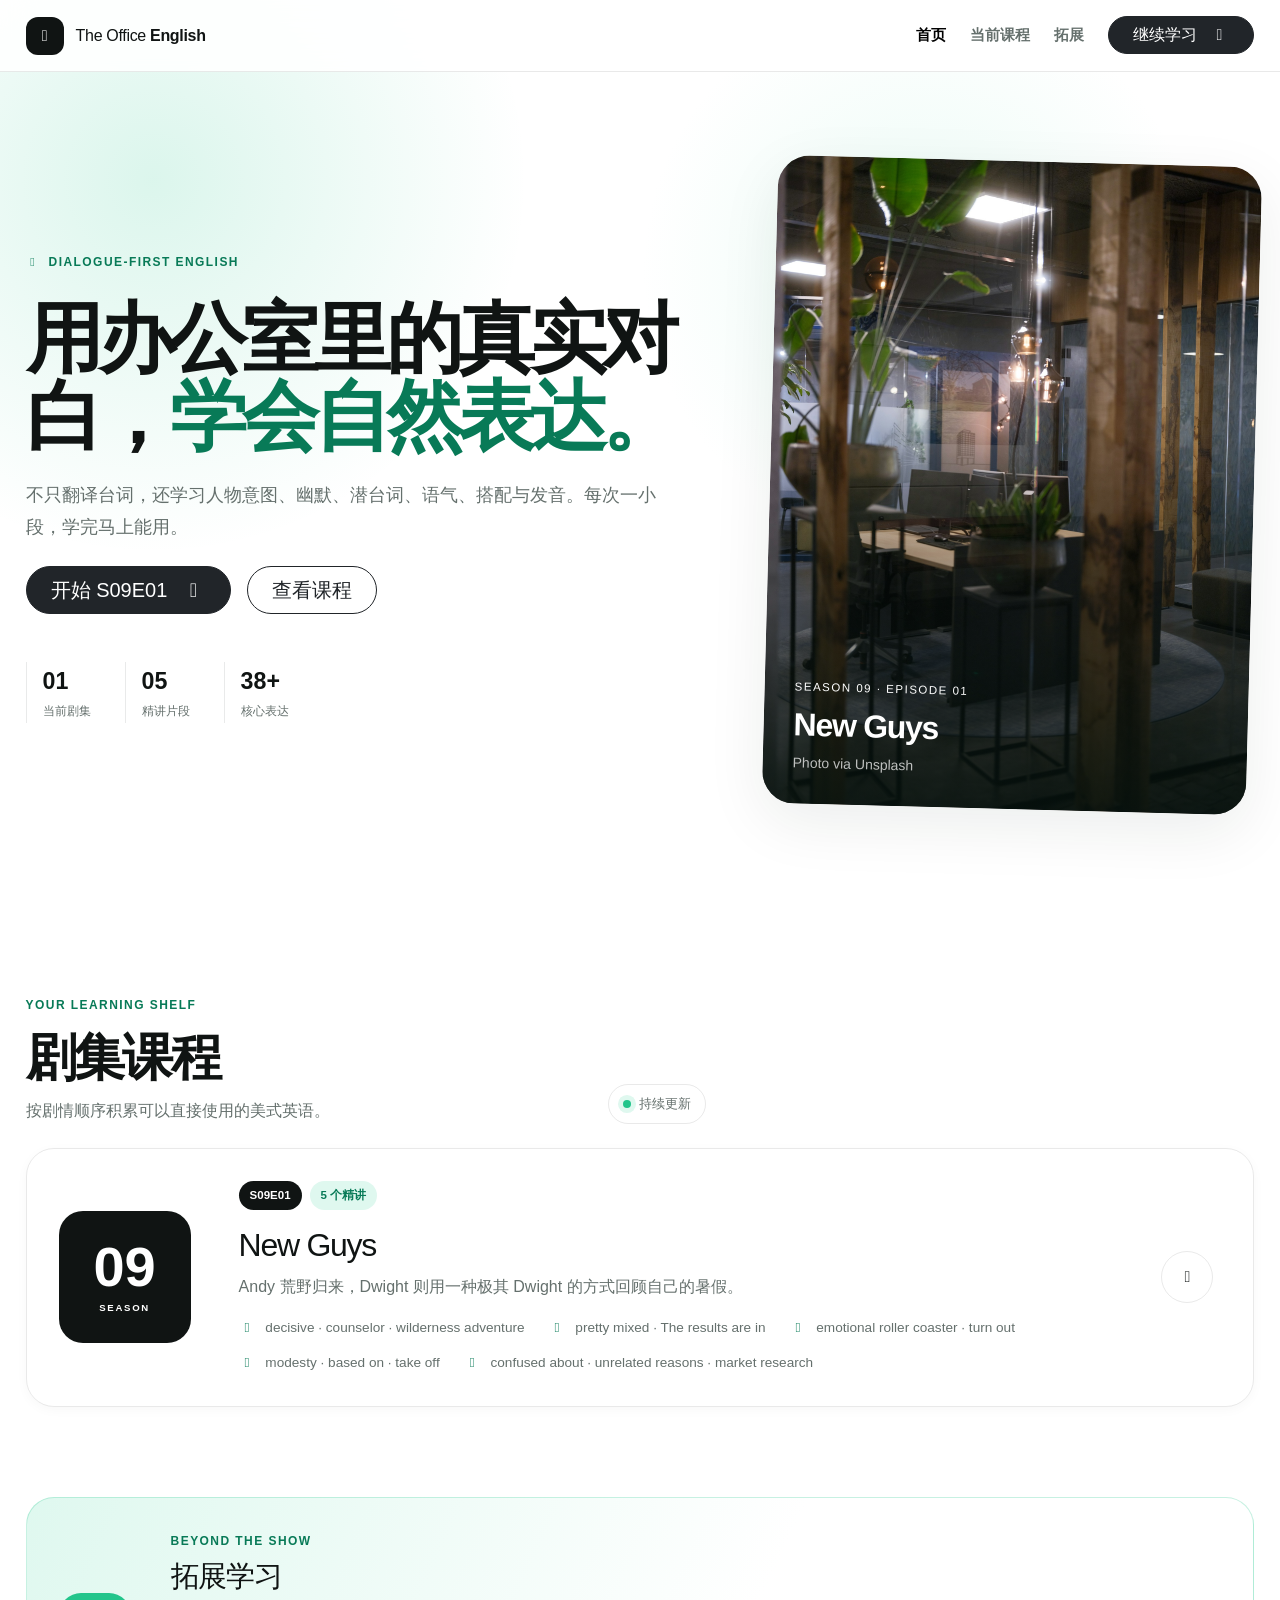
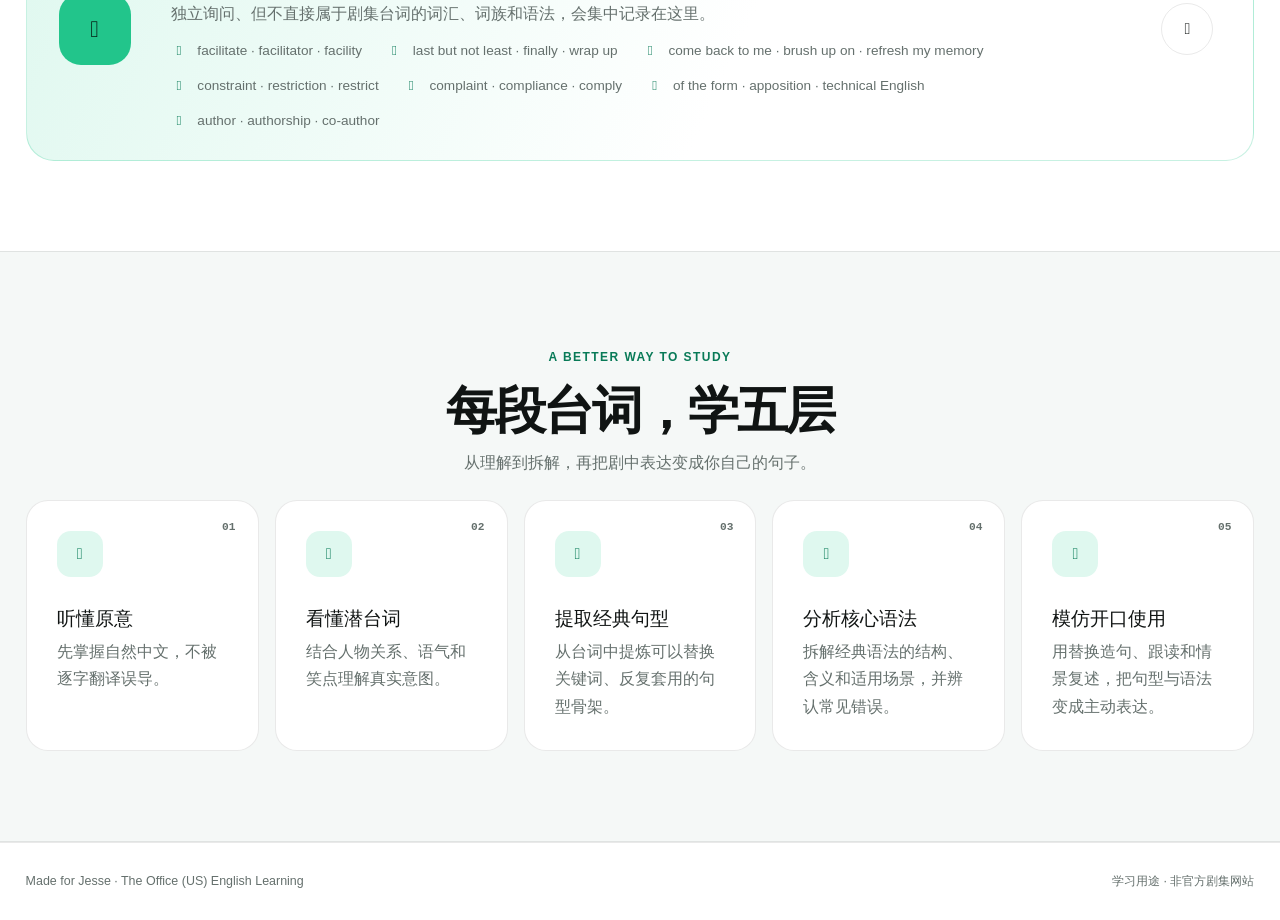
==== index.html @ ffa24272 "add author vocabulary note" ====
<!doctype html>
<html lang="zh-CN">
<head>
  <meta charset="utf-8">
  <meta name="viewport" content="width=device-width, initial-scale=1">
  <meta name="description" content="通过《The Office (US)》真实对白学习自然美式英语。">
  <title>The Office English · Jesse</title>
  <link rel="stylesheet" href="assets/vendor/bootstrap.min.css">
  <link rel="stylesheet" href="assets/vendor/fontawesome/all.min.css">
  <link rel="stylesheet" href="assets/css/styles.css">
</head>
<body>
  <nav class="navbar navbar-expand-lg fixed-top site-nav" aria-label="主导航">
    <div class="container">
      <a class="navbar-brand brand-mark" href="index.html" aria-label="The Office English 首页">
        <span class="brand-icon"><i class="fa-solid fa-building"></i></span>
        <span>The Office <strong>English</strong></span>
      </a>
      <button class="navbar-toggler border-0" type="button" data-bs-toggle="collapse" data-bs-target="#mainNav" aria-controls="mainNav" aria-expanded="false" aria-label="展开导航">
        <i class="fa-solid fa-bars"></i>
      </button>
      <div class="collapse navbar-collapse" id="mainNav">
        <div class="navbar-nav ms-auto align-items-lg-center gap-lg-2">
          <a class="nav-link active" href="index.html">首页</a>
          <a class="nav-link" href="episodes/s09e01.html">当前课程</a>
          <a class="nav-link" href="extensions/index.html">拓展</a>
          <a class="btn btn-dark rounded-pill px-4 ms-lg-2" href="episodes/s09e01.html#lesson-1">继续学习 <i class="fa-solid fa-arrow-right ms-2"></i></a>
        </div>
      </div>
    </div>
  </nav>

  <main>
    <section class="hero-section">
      <div class="container">
        <div class="row align-items-center g-5">
          <div class="col-lg-7">
            <span class="eyebrow"><i class="fa-solid fa-play me-2"></i>Dialogue-first English</span>
            <h1 class="display-title mt-4">用办公室里的真实对白，<span>学会自然表达。</span></h1>
            <p class="hero-copy mt-4">不只翻译台词，还学习人物意图、幽默、潜台词、语气、搭配与发音。每次一小段，学完马上能用。</p>
            <div class="d-flex flex-wrap gap-3 mt-4">
              <a class="btn btn-dark btn-lg rounded-pill px-4" href="episodes/s09e01.html">开始 S09E01 <i class="fa-solid fa-arrow-right ms-2"></i></a>
              <a class="btn btn-outline-dark btn-lg rounded-pill px-4" href="#episodes">查看课程</a>
            </div>
            <div class="hero-stats mt-5" aria-label="学习进度概览">
              <div><strong>01</strong><span>当前剧集</span></div>
              <div><strong>05</strong><span>精讲片段</span></div>
              <div><strong>38+</strong><span>核心表达</span></div>
            </div>
          </div>
          <div class="col-lg-5">
            <figure class="hero-visual mb-0">
              <img src="assets/images/office-hero.jpg" alt="明亮的现代办公室内景，有办公桌与绿植" width="1800" height="2400">
              <figcaption>
                <span class="visual-label">Season 09 · Episode 01</span>
                <strong>New Guys</strong>
                <small>Photo via Unsplash</small>
              </figcaption>
            </figure>
          </div>
        </div>
      </div>
    </section>

    <section class="section-space" id="episodes">
      <div class="container">
        <div class="section-heading d-flex flex-column flex-md-row justify-content-between align-items-md-end gap-3">
          <div>
            <span class="eyebrow">Your learning shelf</span>
            <h2>剧集课程</h2>
            <p>按剧情顺序积累可以直接使用的美式英语。</p>
          </div>
          <span class="status-pill"><span class="status-dot"></span>持续更新</span>
        </div>

        <article class="episode-card mt-4">
          <div class="episode-number">09<span>SEASON</span></div>
          <div class="episode-content">
            <div class="d-flex flex-wrap gap-2 mb-3">
              <span class="tag">S09E01</span><span class="tag tag-soft">5 个精讲</span>
            </div>
            <h3>New Guys</h3>
            <p>Andy 荒野归来，Dwight 则用一种极其 Dwight 的方式回顾自己的暑假。</p>
            <div class="lesson-preview">
              <span><i class="fa-regular fa-circle-check"></i> decisive · counselor · wilderness adventure</span>
              <span><i class="fa-regular fa-circle-check"></i> pretty mixed · The results are in</span>
              <span><i class="fa-regular fa-circle-check"></i> emotional roller coaster · turn out</span>
              <span><i class="fa-regular fa-circle-check"></i> modesty · based on · take off</span>
              <span><i class="fa-regular fa-circle-check"></i> confused about · unrelated reasons · market research</span>
            </div>
          </div>
          <a class="episode-action" href="episodes/s09e01.html" aria-label="打开 S09E01 课程"><i class="fa-solid fa-arrow-right"></i></a>
        </article>
      </div>
    </section>

    <section class="extension-entry-section" id="extensions">
      <div class="container">
        <article class="extension-entry-card">
          <div class="extension-entry-icon"><i class="fa-solid fa-compass"></i></div>
          <div>
            <span class="eyebrow">Beyond the show</span>
            <h2>拓展学习</h2>
            <p>独立询问、但不直接属于剧集台词的词汇、词族和语法，会集中记录在这里。</p>
            <div class="lesson-preview"><span><i class="fa-regular fa-circle-check"></i> facilitate · facilitator · facility</span><span><i class="fa-regular fa-circle-check"></i> last but not least · finally · wrap up</span><span><i class="fa-regular fa-circle-check"></i> come back to me · brush up on · refresh my memory</span><span><i class="fa-regular fa-circle-check"></i> constraint · restriction · restrict</span><span><i class="fa-regular fa-circle-check"></i> complaint · compliance · comply</span><span><i class="fa-regular fa-circle-check"></i> of the form · apposition · technical English</span><span><i class="fa-regular fa-circle-check"></i> author · authorship · co-author</span></div>
          </div>
          <a class="episode-action" href="extensions/index.html" aria-label="打开拓展学习"><i class="fa-solid fa-arrow-right"></i></a>
        </article>
      </div>
    </section>

    <section class="method-section">
      <div class="container">
        <div class="section-heading text-center mx-auto">
          <span class="eyebrow">A better way to study</span>
          <h2>每段台词，学五层</h2>
          <p>从理解到拆解，再把剧中表达变成你自己的句子。</p>
        </div>
        <div class="method-grid mt-4">
          <div class="method-card"><span>01</span><i class="fa-solid fa-comments"></i><h3>听懂原意</h3><p>先掌握自然中文，不被逐字翻译误导。</p></div>
          <div class="method-card"><span>02</span><i class="fa-solid fa-layer-group"></i><h3>看懂潜台词</h3><p>结合人物关系、语气和笑点理解真实意图。</p></div>
          <div class="method-card"><span>03</span><i class="fa-solid fa-puzzle-piece"></i><h3>提取经典句型</h3><p>从台词中提炼可以替换关键词、反复套用的句型骨架。</p></div>
          <div class="method-card"><span>04</span><i class="fa-solid fa-diagram-project"></i><h3>分析核心语法</h3><p>拆解经典语法的结构、含义和适用场景，并辨认常见错误。</p></div>
          <div class="method-card"><span>05</span><i class="fa-solid fa-microphone-lines"></i><h3>模仿开口使用</h3><p>用替换造句、跟读和情景复述，把句型与语法变成主动表达。</p></div>
        </div>
      </div>
    </section>
  </main>

  <footer class="site-footer">
    <div class="container d-flex flex-column flex-md-row justify-content-between gap-2">
      <span>Made for Jesse · The Office (US) English Learning</span>
      <span>学习用途 · 非官方剧集网站</span>
    </div>
  </footer>
  <script src="assets/vendor/bootstrap.bundle.min.js"></script>
  <script src="assets/js/app.js"></script>
</body>
</html>
---- assets/css/styles.css ----
:root {
  --ink: #101413;
  --muted: #65706d;
  --paper: #ffffff;
  --soft: #f5f8f7;
  --line: rgba(16, 20, 19, 0.09);
  --green: #22c58b;
  --green-deep: #087a57;
  --green-soft: #dff8ef;
  --blue-soft: #e7f0ff;
  --amber-soft: #fff1d6;
  --shadow: 0 18px 60px rgba(17, 35, 29, 0.08);
  --radius: 22px;
}

[data-theme="dark"] {
  --ink: #ecf5f2;
  --muted: #a5b1ad;
  --paper: #101513;
  --soft: #161d1a;
  --line: rgba(255, 255, 255, 0.09);
  --green-soft: #123a2c;
  --blue-soft: #17283f;
  --amber-soft: #3b2c13;
  --shadow: 0 18px 60px rgba(0, 0, 0, 0.35);
}

* { box-sizing: border-box; }
html { scroll-behavior: smooth; scroll-padding-top: 92px; }
body { margin: 0; color: var(--ink); background: var(--paper); font-family: Inter, -apple-system, BlinkMacSystemFont, "Segoe UI", "PingFang SC", "Microsoft YaHei", sans-serif; line-height: 1.7; }
a { color: inherit; text-decoration: none; }
.container { width: 100%; max-width: none; margin-inline: 0; padding-inline: clamp(20px, 2vw, 40px); }
.site-nav { min-height: 72px; background: color-mix(in srgb, var(--paper) 88%, transparent); backdrop-filter: blur(18px); border-bottom: 1px solid var(--line); }
.brand-mark { display: flex; align-items: center; gap: 12px; font-size: 1rem; letter-spacing: -.02em; color: var(--ink); }
.brand-icon { width: 38px; height: 38px; display: inline-grid; place-items: center; border-radius: 12px; background: var(--ink); color: var(--paper); }
.nav-link { color: var(--muted); font-size: .92rem; font-weight: 600; }
.nav-link:hover, .nav-link.active { color: var(--ink); }
.theme-toggle { width: 42px; height: 42px; border-radius: 50%; border: 1px solid var(--line); color: var(--ink); background: var(--paper); }

.hero-section { min-height: 100svh; display: flex; align-items: center; padding: 118px 0 48px; overflow: hidden; background: radial-gradient(circle at 12% 20%, rgba(34, 197, 139, .16), transparent 28%), radial-gradient(circle at 72% 30%, rgba(194, 244, 226, .34), transparent 25%); }
.eyebrow { display: inline-flex; align-items: center; color: var(--green-deep); font-size: .75rem; font-weight: 700; letter-spacing: .12em; text-transform: uppercase; }
.display-title { max-width: 760px; font-size: clamp(3rem, 6vw, 5.4rem); font-weight: 650; line-height: 1.02; letter-spacing: -.065em; }
.display-title span { color: var(--green-deep); }
.hero-copy { max-width: 650px; color: var(--muted); font-size: 1.15rem; }
.hero-visual { position: relative; height: min(72vh, 760px); min-height: 550px; overflow: hidden; border-radius: 32px; box-shadow: var(--shadow); transform: rotate(1.5deg); }
.hero-visual::after { content: ""; position: absolute; inset: 0; background: linear-gradient(180deg, transparent 45%, rgba(6, 18, 14, .8)); }
.hero-visual img { width: 100%; height: 100%; position: absolute; object-fit: cover; }
.hero-visual figcaption { position: absolute; left: 30px; right: 30px; bottom: 28px; z-index: 1; color: white; display: grid; }
.hero-visual figcaption strong { font-size: 2rem; letter-spacing: -.04em; }
.hero-visual figcaption small { opacity: .72; }
.visual-label { font-size: .72rem; letter-spacing: .13em; text-transform: uppercase; }
.hero-stats { display: flex; gap: 34px; }
.hero-stats div { display: grid; border-left: 1px solid var(--line); padding-left: 16px; }
.hero-stats strong { font-size: 1.45rem; }
.hero-stats span { color: var(--muted); font-size: .78rem; }

.section-space { padding: 90px 0; }
.section-heading { max-width: 680px; }
.section-heading h2 { margin: 10px 0 8px; font-size: clamp(2.25rem, 4vw, 3.5rem); font-weight: 650; letter-spacing: -.05em; }
.section-heading p { color: var(--muted); margin: 0; }
.status-pill { border: 1px solid var(--line); border-radius: 999px; padding: 8px 14px; color: var(--muted); font-size: .8rem; white-space: nowrap; }
.status-dot { display: inline-block; width: 8px; height: 8px; margin-right: 8px; border-radius: 50%; background: var(--green); box-shadow: 0 0 0 5px var(--green-soft); }
.episode-card { display: grid; grid-template-columns: 150px 1fr 60px; gap: 30px; align-items: center; padding: 32px; border: 1px solid var(--line); border-radius: 28px; box-shadow: 0 3px 12px rgba(20, 40, 33, .03); transition: transform .25s, box-shadow .25s, border-color .25s; }
.episode-card:hover { transform: translateY(-4px); box-shadow: var(--shadow); border-color: rgba(34, 197, 139, .35); }
.episode-number { width: 132px; height: 132px; display: grid; place-content: center; text-align: center; border-radius: 24px; background: var(--ink); color: var(--paper); font-size: 3.5rem; font-weight: 650; line-height: .85; }
.episode-number span { display: block; margin-top: 13px; font-size: .6rem; letter-spacing: .18em; }
.episode-content h3 { font-size: 2rem; letter-spacing: -.04em; }
.episode-content > p { color: var(--muted); }
.tag, .register { display: inline-flex; border-radius: 999px; padding: 5px 11px; background: var(--ink); color: var(--paper); font-size: .72rem; font-weight: 700; }
.tag-soft { background: var(--green-soft); color: var(--green-deep); }
.lesson-preview { display: flex; flex-wrap: wrap; gap: 12px 24px; color: var(--muted); font-size: .85rem; }
.lesson-preview i { color: var(--green-deep); margin-right: 6px; }
.episode-action { width: 52px; height: 52px; display: grid; place-items: center; border: 1px solid var(--line); border-radius: 50%; }
.episode-card:hover .episode-action { background: var(--green); color: #061510; border-color: var(--green); }
.extension-entry-section { padding: 0 0 90px; }
.extension-entry-card { display: grid; grid-template-columns: 88px minmax(0, 1fr) 60px; gap: 24px; align-items: center; padding: 28px 32px; border: 1px solid rgba(34, 197, 139, .25); border-radius: 28px; background: linear-gradient(115deg, var(--green-soft), var(--paper) 58%); }
.extension-entry-icon { width: 72px; height: 72px; display: grid; place-items: center; border-radius: 22px; background: var(--green); color: #062116; font-size: 1.45rem; }
.extension-entry-card h2 { margin: 6px 0; font-size: 1.8rem; letter-spacing: -.04em; }
.extension-entry-card p { margin-bottom: 12px; color: var(--muted); }
.extension-entry-card:hover .episode-action { background: var(--green); color: #061510; border-color: var(--green); }
.method-section { padding: 90px 0; background: var(--soft); border-block: 1px solid var(--line); }
.method-grid { display: grid; grid-template-columns: repeat(5, minmax(0, 1fr)); gap: 16px; }
.method-card { height: 100%; position: relative; padding: 30px; background: var(--paper); border: 1px solid var(--line); border-radius: var(--radius); }
.method-card > span { position: absolute; top: 20px; right: 22px; color: var(--muted); font: 600 .7rem ui-monospace, monospace; }
.method-card > i { width: 46px; height: 46px; display: grid; place-items: center; margin-bottom: 30px; border-radius: 14px; background: var(--green-soft); color: var(--green-deep); }
.method-card h3 { font-size: 1.2rem; }
.method-card p { color: var(--muted); margin: 0; }

.episode-hero { padding: 132px 0 58px; background: radial-gradient(circle at 70% 0, rgba(34, 197, 139, .2), transparent 35%), var(--soft); border-bottom: 1px solid var(--line); }
.breadcrumb { font-size: .8rem; }
.breadcrumb a { color: var(--green-deep); }
.episode-hero h1 { font-size: clamp(3.2rem, 7vw, 5.8rem); font-weight: 650; line-height: 1; letter-spacing: -.07em; }
.episode-hero p { max-width: 720px; color: var(--muted); font-size: 1.05rem; }
.episode-meta { display: grid; grid-template-columns: repeat(3, 1fr); border: 1px solid var(--line); border-radius: 20px; background: var(--paper); }
.episode-meta div { padding: 18px 8px; text-align: center; }
.episode-meta div + div { border-left: 1px solid var(--line); }
.episode-meta strong, .episode-meta span { display: block; }
.episode-meta span { color: var(--muted); font-size: .7rem; }

.lesson-layout { display: grid; grid-template-columns: 220px minmax(0, 1fr); justify-content: start; gap: 32px; padding-top: 64px; padding-bottom: 100px; }
.lesson-content { width: 100%; min-width: 0; }
.lesson-sidebar { position: relative; }
.sidebar-inner { position: sticky; top: 100px; }
.sidebar-label { color: var(--muted); font: 600 .7rem ui-monospace, monospace; letter-spacing: .12em; text-transform: uppercase; }
.toc-link { display: flex; gap: 13px; margin-bottom: 8px; padding: 13px; border-radius: 14px; color: var(--muted); }
.toc-link > span { font: 600 .7rem ui-monospace, monospace; padding-top: 3px; }
.toc-link div { display: grid; color: inherit; font-size: .9rem; font-weight: 600; }
.toc-link small { margin-top: 2px; color: var(--muted); font-size: .68rem; font-weight: 400; }
.toc-link:hover, .toc-link.active { background: var(--green-soft); color: var(--green-deep); }
.sidebar-tip { margin-top: 26px; padding: 18px; border: 1px solid var(--line); border-radius: 16px; color: var(--muted); font-size: .82rem; }
.sidebar-tip i { color: #d89b2b; }
.sidebar-tip p { margin: 8px 0 0; }
.lesson-block { padding-bottom: 84px; }
.lesson-block + .lesson-block { padding-top: 76px; border-top: 1px solid var(--line); }
.lesson-kicker { display: flex; justify-content: space-between; align-items: center; color: var(--green-deep); font: 700 .72rem ui-monospace, monospace; letter-spacing: .12em; }
.lesson-block > h2 { margin: 14px 0 26px; font-size: clamp(2rem, 4vw, 3.25rem); font-weight: 650; letter-spacing: -.055em; }
.complete-btn { padding: 7px 12px; border: 1px solid var(--line); border-radius: 999px; background: var(--paper); color: var(--muted); font: 600 .75rem Inter, sans-serif; letter-spacing: 0; }
.complete-btn.completed { color: var(--green-deep); background: var(--green-soft); }
.dialogue-stack { display: grid; gap: 12px; }
.dialogue-card { display: grid; grid-template-columns: 48px 1fr; gap: 17px; padding: 26px; border: 1px solid var(--line); border-radius: var(--radius); background: var(--soft); }
.dialogue-card.compact { padding: 20px 26px; }
.speaker-avatar { width: 48px; height: 48px; display: grid; place-items: center; border-radius: 15px; font-weight: 700; }
.erin { background: #fde7ed; color: #a52d53; } .dwight { background: #e5edcf; color: #4d6818; } .doctor { background: #e5eefc; color: #2e5b9e; } .angela { background: #eee4fa; color: #74419d; } .kevin { background: #ffead9; color: #98531e; } .oscar { background: #dff3f4; color: #216b70; } .pam { background: #fbe5ef; color: #9b3864; } .jim { background: #e4edf8; color: #315f91; } .kelly { background: #f7e1f2; color: #9b2f79; } .ryan { background: #e8e7f8; color: #524f9a; }
.speaker { margin: 0 0 6px; color: var(--muted); font-size: .76rem; font-weight: 700; letter-spacing: .06em; text-transform: uppercase; }
blockquote { margin: 0; color: var(--ink); font-family: Georgia, "Times New Roman", serif; font-size: clamp(1.12rem, 2vw, 1.32rem); line-height: 1.62; }
mark { padding: .05em .15em; color: inherit; background: linear-gradient(transparent 54%, rgba(34, 197, 139, .28) 54%); }
.speak-btn { margin-top: 14px; padding: 0; border: 0; background: none; color: var(--green-deep); font-size: .78rem; font-weight: 700; }
.note-section { margin-top: 42px; }
.note-section > h3, .practice-card h3 { margin-bottom: 18px; font-size: 1.2rem; font-weight: 650; }
.note-section > h3 i { margin-right: 9px; color: var(--green-deep); }
.note-section > p { color: var(--muted); }
.vocab-grid { display: grid; grid-template-columns: repeat(2, minmax(0, 1fr)); gap: 15px; }
.vocab-card { padding: 22px; border: 1px solid var(--line); border-radius: 18px; }
.vocab-card.accent-card { background: var(--green-soft); }
.vocab-head { display: flex; justify-content: space-between; gap: 10px; }
.vocab-head h4 { font-size: 1.15rem; }
.vocab-head span { color: var(--muted); font: .75rem ui-monospace, monospace; }
.vocab-card p { color: var(--muted); font-size: .9rem; }
.vocab-card p strong { color: var(--ink); }
.example { margin-top: 15px; padding: 12px; border-radius: 11px; background: var(--soft); font-family: Georgia, serif; }
.example small { display: block; color: var(--muted); font-family: Inter, sans-serif; }
.word-family { margin-top: 12px; color: var(--green-deep); font: .72rem ui-monospace, monospace; }
.compact-list { margin: 0; padding-left: 18px; color: var(--muted); font-size: .82rem; }
.usage-note { color: var(--green-deep); font-size: .8rem; }
.compare-grid { display: grid; grid-template-columns: 1fr 1fr; gap: 15px; }
.compare-card { padding: 22px; border: 1px solid var(--line); border-radius: 18px; }
.compare-card p, .compare-card li { color: var(--muted); font-size: .88rem; }
.compare-label { display: inline-flex; margin-bottom: 8px; padding: 4px 10px; border-radius: 999px; font-size: .68rem; font-weight: 700; }
.compare-label.green { background: var(--green-soft); color: var(--green-deep); }
.compare-label.blue { background: var(--blue-soft); color: #3262a2; }
.callout, .humor-note { display: flex; gap: 15px; margin-top: 16px; padding: 18px; border-radius: 16px; background: var(--soft); }
.callout i, .humor-note i { color: var(--green-deep); padding-top: 5px; }
.callout p, .humor-note p { margin: 2px 0 0; color: var(--muted); }
.humor-note { background: var(--amber-soft); }
.humor-note i { color: #b87913; }
.practice-card { display: grid; gap: 14px; margin-top: 42px; padding: 26px; border-radius: var(--radius); background: var(--ink); color: var(--paper); }
.practice-card .eyebrow { color: var(--green); }
.practice-card ol { padding-left: 20px; }
.practice-card details { border-top: 1px solid color-mix(in srgb, var(--paper) 18%, transparent); padding-top: 14px; }
.practice-card summary { cursor: pointer; color: var(--green); font-weight: 700; }
.practice-card details p { margin: 10px 0 0; }
.phrase-list { display: grid; gap: 10px; }
.phrase-list article { display: grid; grid-template-columns: 38px 1fr auto; gap: 12px; padding: 20px; border: 1px solid var(--line); border-radius: 16px; }
.phrase-index { color: var(--green-deep); font: 700 .7rem ui-monospace, monospace; }
.phrase-list h4 { margin: 0 0 4px; font-size: 1rem; }
.phrase-list p, .phrase-list small { color: var(--muted); }
.register { align-self: start; background: var(--green-soft); color: var(--green-deep); }
.register.character { background: var(--blue-soft); color: #3262a2; }
.register.tone { background: var(--amber-soft); color: #96610a; }
.pronunciation { padding: 24px; border: 1px solid var(--line); border-radius: 18px; background: var(--soft); }
.pronunciation ul { margin-bottom: 0; color: var(--muted); }
.pattern-card { padding: 24px; border: 1px solid rgba(34, 197, 139, .28); border-radius: 20px; background: linear-gradient(135deg, var(--green-soft), var(--paper)); }
.pattern-label, .grammar-tag { display: inline-flex; padding: 4px 10px; border-radius: 999px; background: var(--green); color: #062116; font-size: .68rem; font-weight: 700; letter-spacing: .08em; }
.pattern-formula { margin: 16px 0 8px; color: var(--ink); font: 600 clamp(1.05rem, 2vw, 1.35rem)/1.5 ui-monospace, SFMono-Regular, Menlo, monospace; }
.pattern-source { margin-bottom: 18px; color: var(--muted); font-family: Georgia, "Times New Roman", serif; font-size: 1.05rem; }
.pattern-breakdown { display: flex; flex-wrap: wrap; gap: 8px; }
.pattern-breakdown span { padding: 7px 11px; border: 1px solid var(--line); border-radius: 10px; background: var(--paper); color: var(--muted); font-size: .8rem; }
.imitation-grid, .grammar-grid { display: grid; grid-template-columns: repeat(2, minmax(0, 1fr)); gap: 14px; margin-top: 14px; }
.imitation-grid > div, .grammar-grid article { padding: 20px; border: 1px solid var(--line); border-radius: 16px; }
.imitation-grid span { color: var(--green-deep); font-size: .7rem; font-weight: 700; letter-spacing: .08em; }
.imitation-grid p { margin: 7px 0 2px; font-family: Georgia, "Times New Roman", serif; }
.imitation-grid small, .grammar-grid p { color: var(--muted); }
.grammar-tag { background: var(--blue-soft); color: #3262a2; }
.grammar-grid h4 { margin: 12px 0 6px; font-size: 1rem; }
.grammar-grid p { margin-bottom: 0; font-size: .88rem; }
.grammar-grid .do-dont, .grammar-grid .use-it { margin-top: 13px; padding: 11px; border-radius: 10px; background: var(--soft); color: var(--ink); }
.retell { font-family: Georgia, serif; font-size: 1.12rem; }
.practice-actions { display: flex; flex-wrap: wrap; gap: 10px; }
.practice-card .btn-outline-dark { border-color: rgba(255,255,255,.35); color: var(--paper); }
.practice-card .btn-dark { background: var(--paper); color: var(--ink); border-color: var(--paper); }
.site-footer { padding: 28px 0; border-top: 1px solid var(--line); color: var(--muted); font-size: .78rem; }
.site-footer a { color: var(--green-deep); }
.error-page { min-height: 100vh; display: grid; place-items: center; padding: 24px; text-align: center; background: radial-gradient(circle, var(--green-soft), var(--paper) 55%); }
.error-page h1 { font-size: clamp(2.5rem, 7vw, 5rem); letter-spacing: -.06em; }
.error-page p { color: var(--muted); }
.toast { color: var(--ink); background: var(--paper); border: 1px solid var(--line); }
.extension-hero { padding: 140px 0 64px; border-bottom: 1px solid var(--line); background: radial-gradient(circle at 12% 25%, rgba(34, 197, 139, .23), transparent 28%), var(--soft); }
.extension-hero h1 { margin: 10px 0; font-size: clamp(3rem, 7vw, 6rem); font-weight: 650; letter-spacing: -.07em; }
.extension-hero > .container > p { max-width: 820px; color: var(--muted); font-size: 1.08rem; }
.extension-stats { display: flex; gap: 12px; margin-top: 24px; }
.extension-stats span { padding: 8px 13px; border: 1px solid var(--line); border-radius: 999px; background: var(--paper); color: var(--muted); font-size: .78rem; }
.extension-stats strong { color: var(--green-deep); }
.extension-layout { display: grid; grid-template-columns: 220px minmax(0, 1fr); gap: 32px; padding-top: 64px; padding-bottom: 100px; }
.extension-sidebar { position: relative; }
.extension-content { min-width: 0; }
.extension-topic > h2 { margin: 14px 0 8px; font-size: clamp(2.2rem, 4vw, 3.7rem); font-weight: 650; letter-spacing: -.055em; }
.topic-lead { max-width: 900px; color: var(--muted); font-size: 1.05rem; }
.family-map { display: grid; grid-template-columns: repeat(7, auto); align-items: center; gap: 12px; margin: 30px 0; padding: 22px; border: 1px solid var(--line); border-radius: 22px; background: var(--soft); overflow-x: auto; }
.family-map > div { min-width: 150px; display: grid; padding: 15px; border-radius: 15px; background: var(--paper); }
.family-map > div span { color: var(--green-deep); font-size: .68rem; font-weight: 700; }
.family-map > div strong { margin: 3px 0; }
.family-map > div small { color: var(--muted); }
.family-map > i { color: var(--green-deep); }
.extension-word-grid { display: grid; grid-template-columns: repeat(2, minmax(0, 1fr)); gap: 16px; }
.extension-word-card { padding: 24px; border: 1px solid var(--line); border-radius: 20px; }
.extension-word-head { display: flex; justify-content: space-between; gap: 16px; }
.extension-word-head span { color: var(--green-deep); font-size: .68rem; font-weight: 700; letter-spacing: .08em; }
.extension-word-head h3 { margin: 3px 0 12px; font-size: 1.45rem; }
.extension-word-head code { color: var(--muted); font-size: .78rem; }
.definition { color: var(--ink); font-weight: 700; }
.extension-word-card > p:not(.definition), .formal-note { color: var(--muted); font-size: .9rem; }
.collocation-list { display: flex; flex-wrap: wrap; gap: 7px; margin: 15px 0; padding: 0; list-style: none; }
.collocation-list li { padding: 5px 9px; border-radius: 8px; background: var(--soft); color: var(--muted); font: .75rem ui-monospace, monospace; }
.role-compare { display: grid; grid-template-columns: repeat(2, 1fr); gap: 8px; margin-top: 15px; }
.role-compare span, .compare-mini { padding: 10px; border-radius: 10px; background: var(--soft); color: var(--muted); font-size: .78rem; }
.compare-mini { margin-top: 14px; }
.compare-mini p { margin: 3px 0; }
.sentence-chain { display: grid; gap: 8px; }
.sentence-chain p { display: grid; grid-template-columns: 110px minmax(0, 1fr); gap: 12px; margin: 0; padding: 13px; border: 1px solid var(--line); border-radius: 12px; font-family: Georgia, "Times New Roman", serif; }
.sentence-chain span { color: var(--green-deep); font: 700 .7rem Inter, sans-serif; }
.extension-topic-divider { margin-top: 90px; padding-top: 76px; border-top: 1px solid var(--line); }
.communication-hero-card { margin-top: 28px; padding: 28px; border: 1px solid rgba(34, 197, 139, .28); border-radius: 22px; background: linear-gradient(125deg, var(--green-soft), var(--paper)); }
.communication-phrase { margin: 14px 0 2px; color: var(--ink); font-family: Georgia, "Times New Roman", serif; font-size: clamp(1.8rem, 4vw, 3.4rem); font-weight: 700; letter-spacing: -.04em; }
.communication-use-grid, .communication-category-grid { display: grid; grid-template-columns: repeat(3, minmax(0, 1fr)); gap: 14px; }
.communication-use-grid article, .communication-category-grid article { padding: 20px; border: 1px solid var(--line); border-radius: 16px; }
.communication-use-grid i { width: 40px; height: 40px; display: grid; place-items: center; margin-bottom: 18px; border-radius: 12px; background: var(--green-soft); color: var(--green-deep); }
.communication-use-grid h4, .communication-category-grid h4 { font-size: 1rem; }
.communication-use-grid p, .communication-use-grid small, .communication-category-grid p, .communication-category-grid small { color: var(--muted); }
.communication-category-grid { grid-template-columns: repeat(4, minmax(0, 1fr)); }
.communication-category-grid span { color: var(--green-deep); font-size: .68rem; font-weight: 700; letter-spacing: .08em; }
.communication-category-grid h4 { margin: 8px 0 5px; }
.communication-category-grid p { margin-bottom: 8px; font-size: .85rem; }
.communication-table-wrap { overflow-x: auto; border: 1px solid var(--line); border-radius: 18px; }
.communication-table { width: 100%; min-width: 820px; border-collapse: collapse; }
.communication-table th, .communication-table td { padding: 15px 18px; border-bottom: 1px solid var(--line); text-align: left; vertical-align: top; }
.communication-table th { background: var(--soft); color: var(--muted); font-size: .72rem; letter-spacing: .06em; }
.communication-table td { font-size: .84rem; }
.communication-table tbody tr:last-child td { border-bottom: 0; }
.pronunciation-line { color: var(--green-deep); font: 700 1.1rem ui-monospace, monospace; letter-spacing: .08em; }

@media (max-width: 991.98px) {
  .container { padding-inline: 24px; }
  .method-grid { grid-template-columns: repeat(2, minmax(0, 1fr)); }
  .navbar-collapse { padding: 14px 0 20px; }
  .hero-visual { min-height: 440px; transform: none; }
  .lesson-layout { grid-template-columns: 1fr; gap: 20px; }
  .lesson-sidebar, .extension-sidebar { display: none; }
  .extension-layout { grid-template-columns: 1fr; }
}
@media (max-width: 767.98px) {
  .container { padding-inline: 18px; }
  .hero-section { padding: 118px 0 64px; }
  .hero-stats { gap: 16px; }
  .episode-card { grid-template-columns: 82px 1fr; padding: 20px; gap: 18px; }
  .extension-entry-card { grid-template-columns: 64px 1fr; padding: 22px; }
  .extension-entry-icon { width: 58px; height: 58px; border-radius: 17px; }
  .extension-entry-card .episode-action { display: none; }
  .episode-number { width: 78px; height: 92px; font-size: 2.25rem; }
  .episode-action { display: none; }
  .lesson-preview { display: grid; }
  .method-section, .section-space { padding: 64px 0; }
  .episode-meta { margin-top: 10px; }
  .lesson-layout { padding-top: 44px; }
  .vocab-grid, .compare-grid { grid-template-columns: 1fr; }
  .method-grid, .imitation-grid, .grammar-grid { grid-template-columns: 1fr; }
  .extension-word-grid { grid-template-columns: 1fr; }
  .communication-use-grid, .communication-category-grid { grid-template-columns: 1fr; }
  .phrase-list article { grid-template-columns: 30px 1fr; }
  .phrase-list .register { grid-column: 2; justify-self: start; }
  .dialogue-card { grid-template-columns: 40px 1fr; padding: 20px 16px; }
  .speaker-avatar { width: 40px; height: 40px; border-radius: 12px; }
}
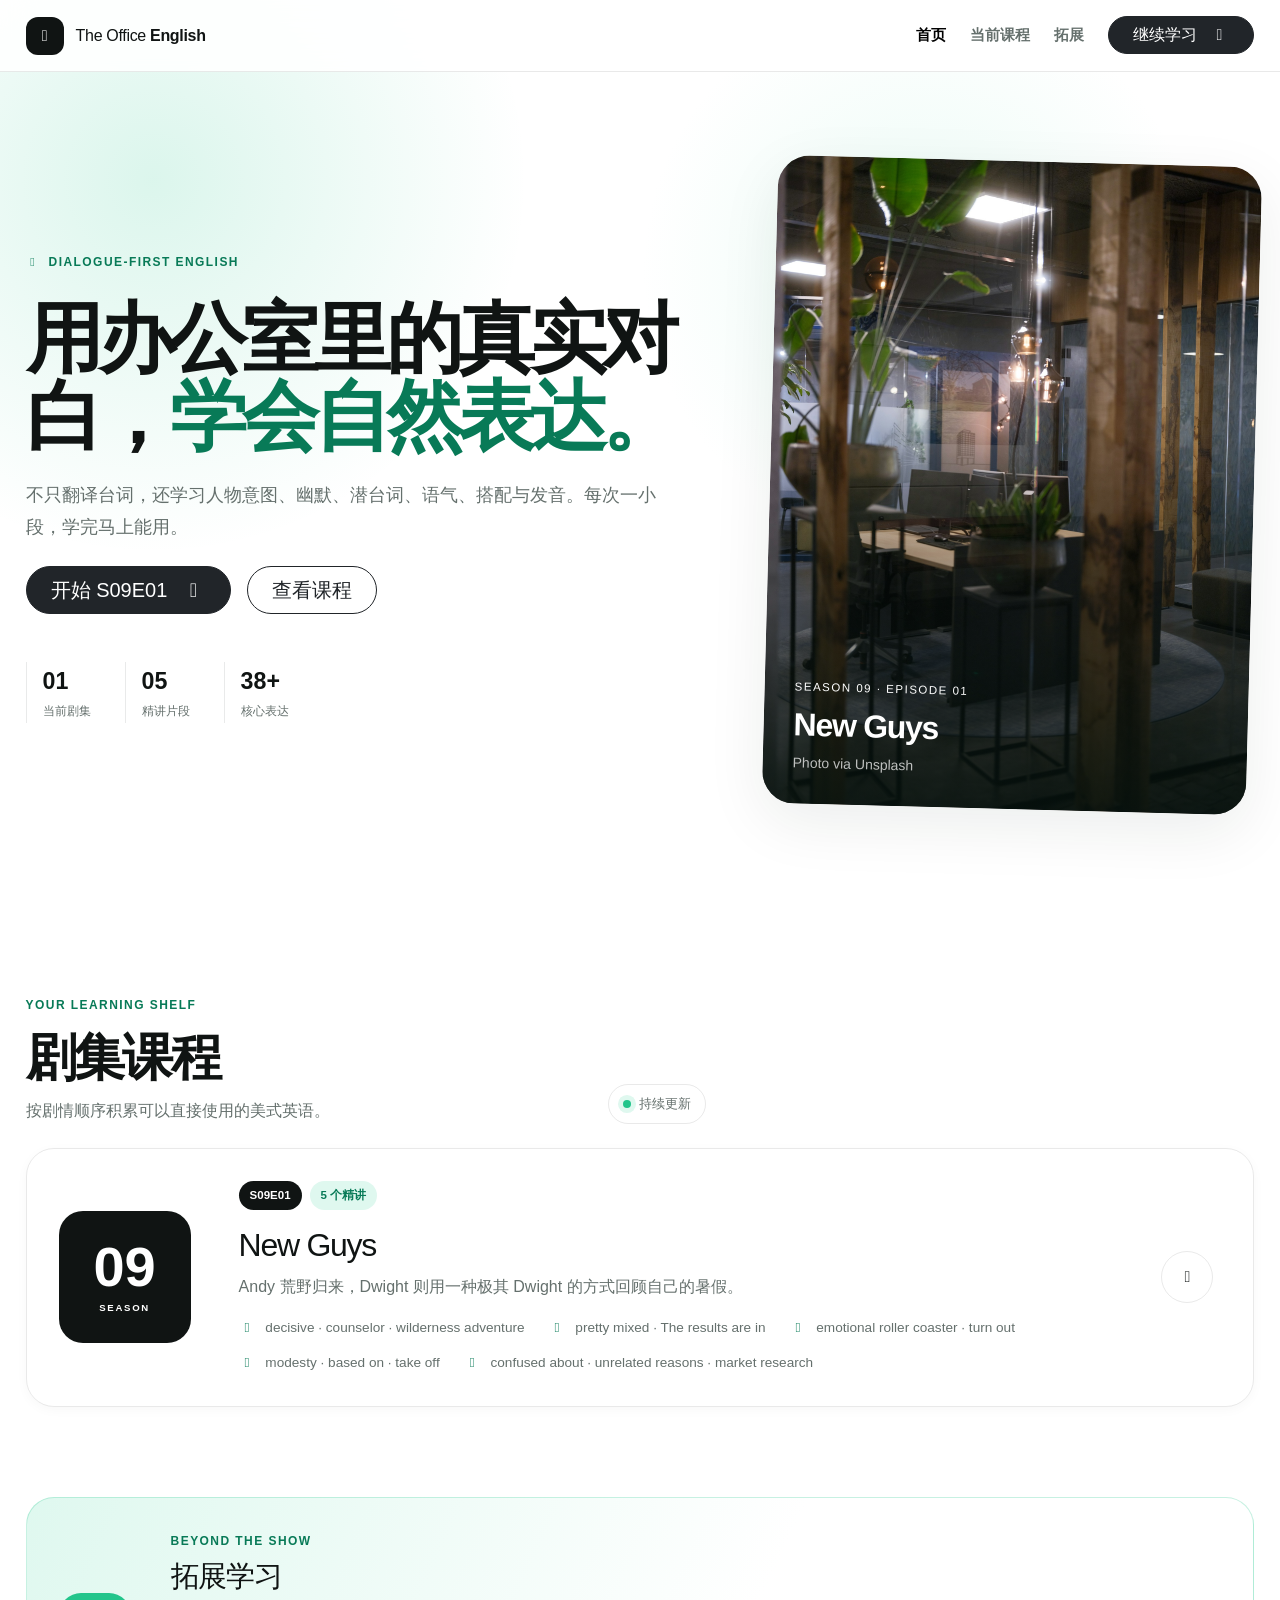
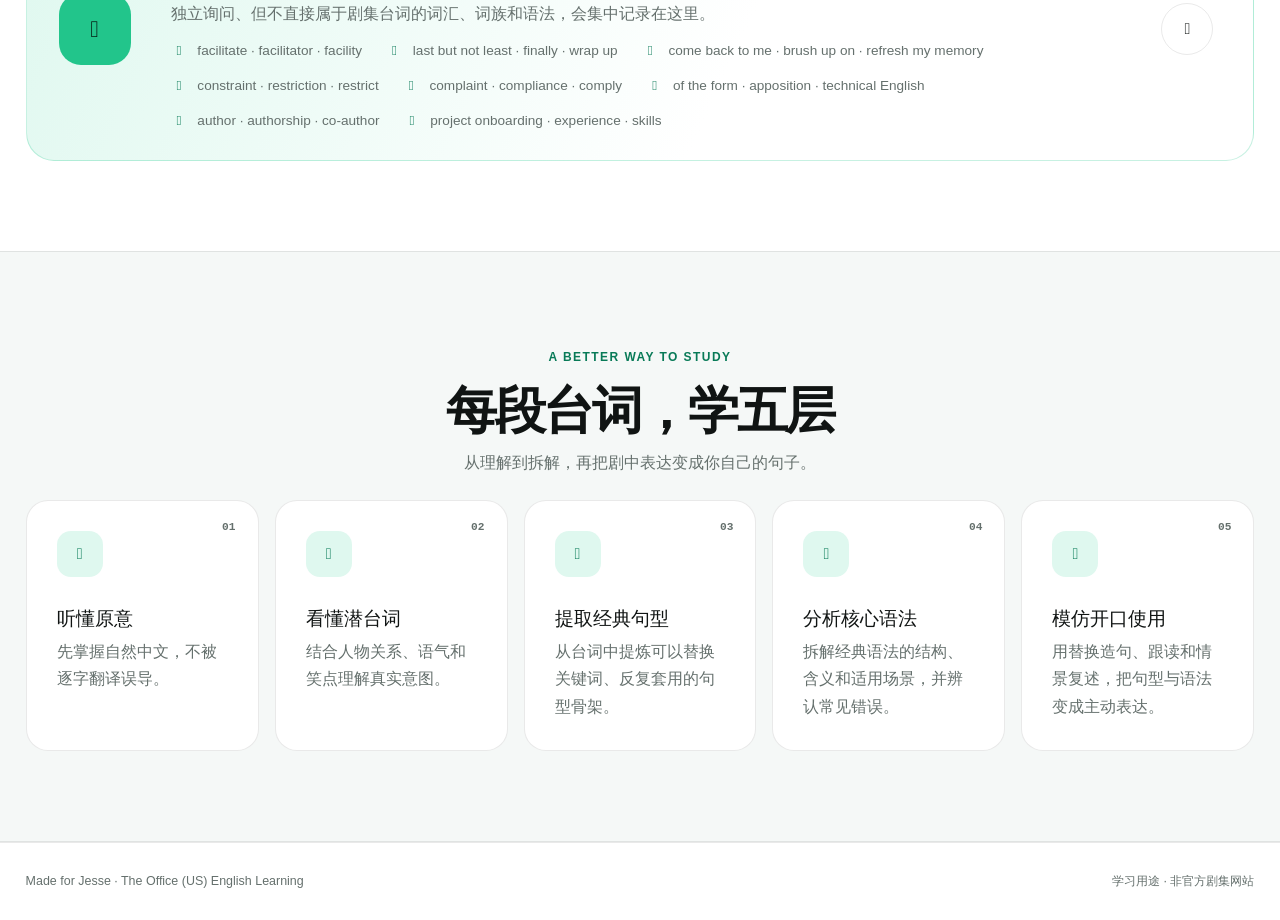
==== commit 87793b4b: "add project onboarding introduction guide" ====
--- a/index.html
+++ b/index.html
@@ -102,7 +102,7 @@
             <span class="eyebrow">Beyond the show</span>
             <h2>拓展学习</h2>
             <p>独立询问、但不直接属于剧集台词的词汇、词族和语法，会集中记录在这里。</p>
-            <div class="lesson-preview"><span><i class="fa-regular fa-circle-check"></i> facilitate · facilitator · facility</span><span><i class="fa-regular fa-circle-check"></i> last but not least · finally · wrap up</span><span><i class="fa-regular fa-circle-check"></i> come back to me · brush up on · refresh my memory</span><span><i class="fa-regular fa-circle-check"></i> constraint · restriction · restrict</span><span><i class="fa-regular fa-circle-check"></i> complaint · compliance · comply</span><span><i class="fa-regular fa-circle-check"></i> of the form · apposition · technical English</span><span><i class="fa-regular fa-circle-check"></i> author · authorship · co-author</span></div>
+            <div class="lesson-preview"><span><i class="fa-regular fa-circle-check"></i> facilitate · facilitator · facility</span><span><i class="fa-regular fa-circle-check"></i> last but not least · finally · wrap up</span><span><i class="fa-regular fa-circle-check"></i> come back to me · brush up on · refresh my memory</span><span><i class="fa-regular fa-circle-check"></i> constraint · restriction · restrict</span><span><i class="fa-regular fa-circle-check"></i> complaint · compliance · comply</span><span><i class="fa-regular fa-circle-check"></i> of the form · apposition · technical English</span><span><i class="fa-regular fa-circle-check"></i> author · authorship · co-author</span><span><i class="fa-regular fa-circle-check"></i> project onboarding · experience · skills</span></div>
           </div>
           <a class="episode-action" href="extensions/index.html" aria-label="打开拓展学习"><i class="fa-solid fa-arrow-right"></i></a>
         </article>
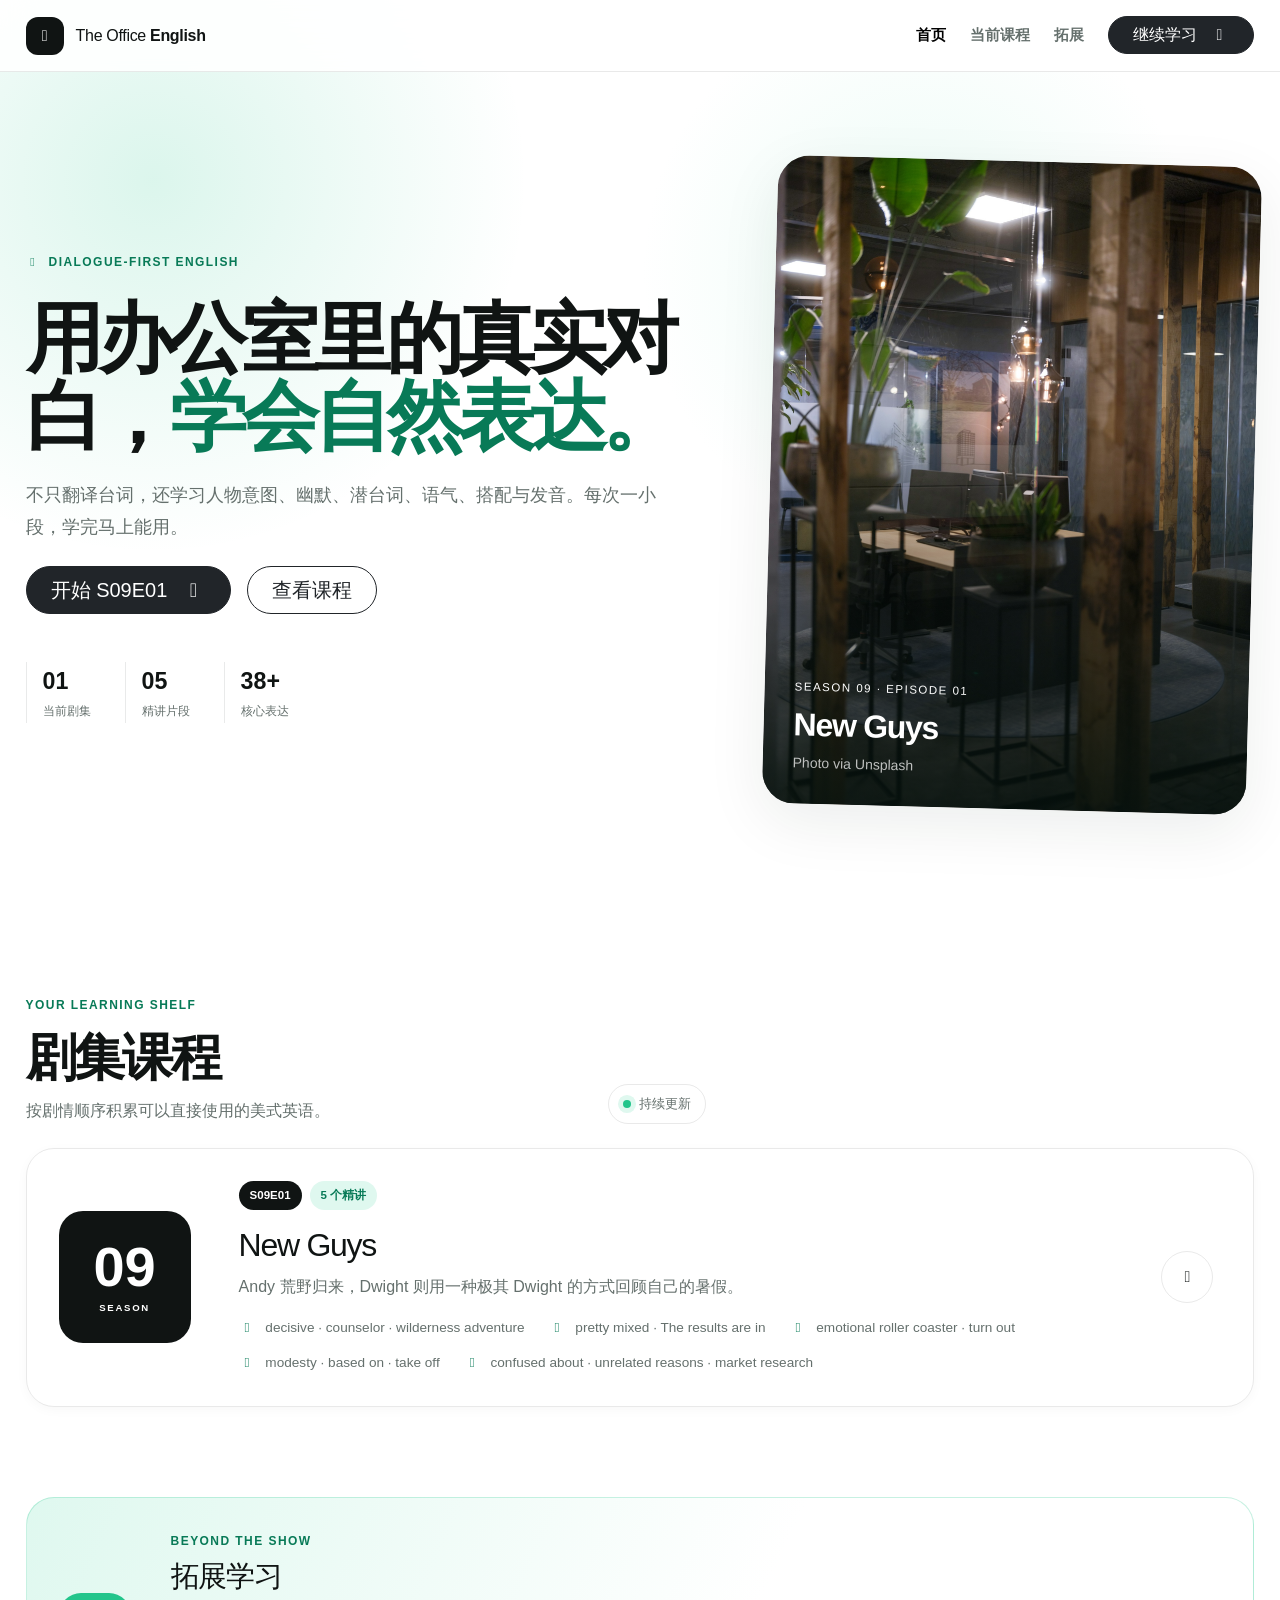
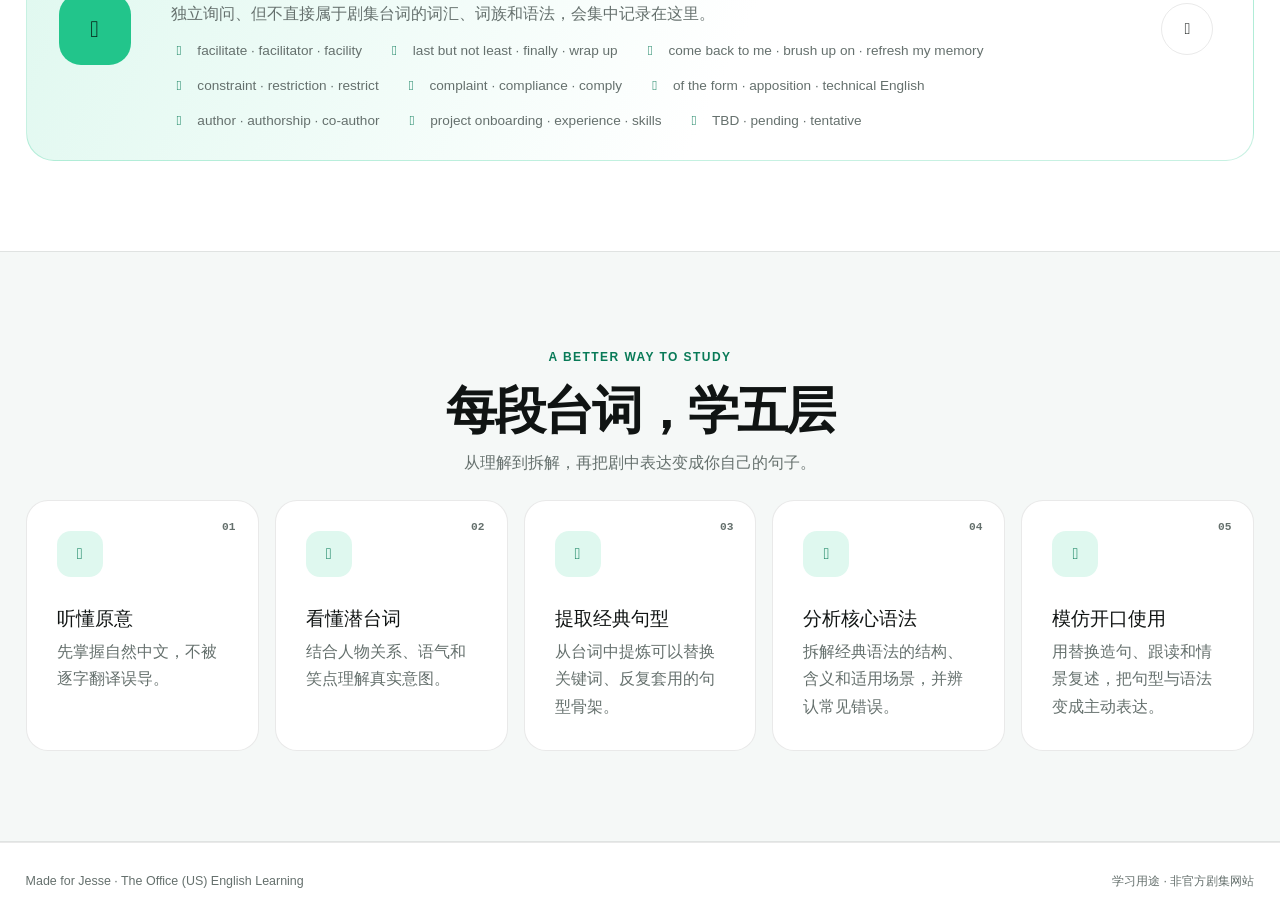
==== commit 071008e9: "add workplace expressions for pending decisions" ====
--- a/index.html
+++ b/index.html
@@ -102,7 +102,7 @@
             <span class="eyebrow">Beyond the show</span>
             <h2>拓展学习</h2>
             <p>独立询问、但不直接属于剧集台词的词汇、词族和语法，会集中记录在这里。</p>
-            <div class="lesson-preview"><span><i class="fa-regular fa-circle-check"></i> facilitate · facilitator · facility</span><span><i class="fa-regular fa-circle-check"></i> last but not least · finally · wrap up</span><span><i class="fa-regular fa-circle-check"></i> come back to me · brush up on · refresh my memory</span><span><i class="fa-regular fa-circle-check"></i> constraint · restriction · restrict</span><span><i class="fa-regular fa-circle-check"></i> complaint · compliance · comply</span><span><i class="fa-regular fa-circle-check"></i> of the form · apposition · technical English</span><span><i class="fa-regular fa-circle-check"></i> author · authorship · co-author</span><span><i class="fa-regular fa-circle-check"></i> project onboarding · experience · skills</span></div>
+            <div class="lesson-preview"><span><i class="fa-regular fa-circle-check"></i> facilitate · facilitator · facility</span><span><i class="fa-regular fa-circle-check"></i> last but not least · finally · wrap up</span><span><i class="fa-regular fa-circle-check"></i> come back to me · brush up on · refresh my memory</span><span><i class="fa-regular fa-circle-check"></i> constraint · restriction · restrict</span><span><i class="fa-regular fa-circle-check"></i> complaint · compliance · comply</span><span><i class="fa-regular fa-circle-check"></i> of the form · apposition · technical English</span><span><i class="fa-regular fa-circle-check"></i> author · authorship · co-author</span><span><i class="fa-regular fa-circle-check"></i> project onboarding · experience · skills</span><span><i class="fa-regular fa-circle-check"></i> TBD · pending · tentative</span></div>
           </div>
           <a class="episode-action" href="extensions/index.html" aria-label="打开拓展学习"><i class="fa-solid fa-arrow-right"></i></a>
         </article>
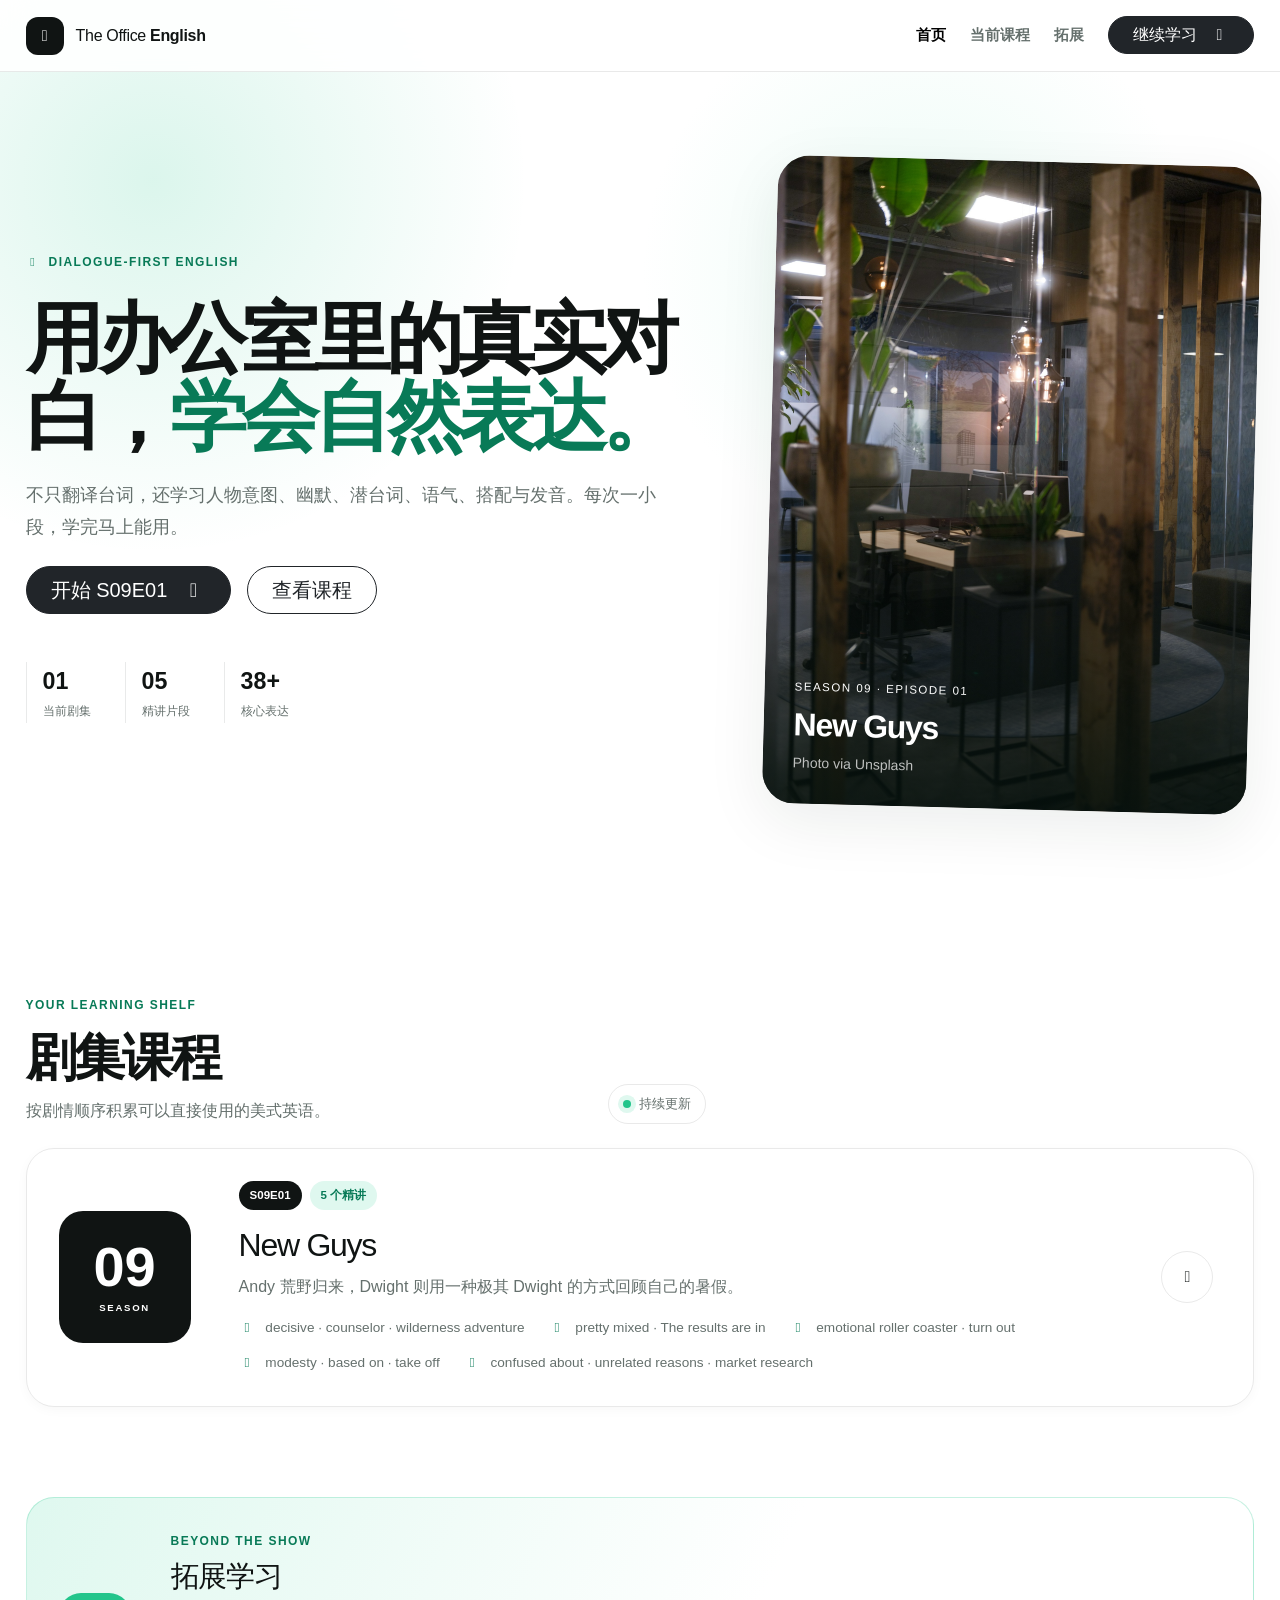
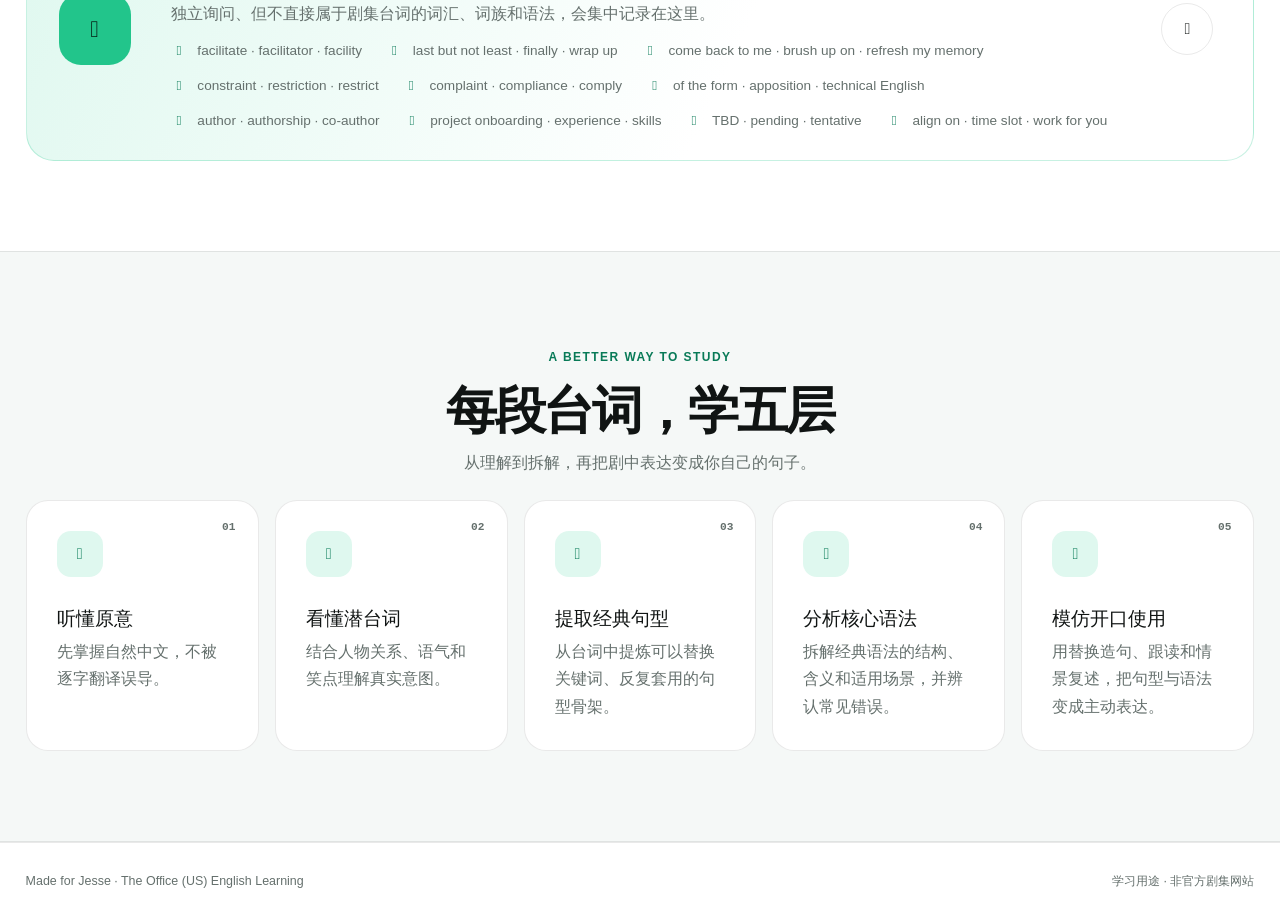
==== commit 28e188e3: "add meeting invitation email correction" ====
--- a/index.html
+++ b/index.html
@@ -102,7 +102,7 @@
             <span class="eyebrow">Beyond the show</span>
             <h2>拓展学习</h2>
             <p>独立询问、但不直接属于剧集台词的词汇、词族和语法，会集中记录在这里。</p>
-            <div class="lesson-preview"><span><i class="fa-regular fa-circle-check"></i> facilitate · facilitator · facility</span><span><i class="fa-regular fa-circle-check"></i> last but not least · finally · wrap up</span><span><i class="fa-regular fa-circle-check"></i> come back to me · brush up on · refresh my memory</span><span><i class="fa-regular fa-circle-check"></i> constraint · restriction · restrict</span><span><i class="fa-regular fa-circle-check"></i> complaint · compliance · comply</span><span><i class="fa-regular fa-circle-check"></i> of the form · apposition · technical English</span><span><i class="fa-regular fa-circle-check"></i> author · authorship · co-author</span><span><i class="fa-regular fa-circle-check"></i> project onboarding · experience · skills</span><span><i class="fa-regular fa-circle-check"></i> TBD · pending · tentative</span></div>
+            <div class="lesson-preview"><span><i class="fa-regular fa-circle-check"></i> facilitate · facilitator · facility</span><span><i class="fa-regular fa-circle-check"></i> last but not least · finally · wrap up</span><span><i class="fa-regular fa-circle-check"></i> come back to me · brush up on · refresh my memory</span><span><i class="fa-regular fa-circle-check"></i> constraint · restriction · restrict</span><span><i class="fa-regular fa-circle-check"></i> complaint · compliance · comply</span><span><i class="fa-regular fa-circle-check"></i> of the form · apposition · technical English</span><span><i class="fa-regular fa-circle-check"></i> author · authorship · co-author</span><span><i class="fa-regular fa-circle-check"></i> project onboarding · experience · skills</span><span><i class="fa-regular fa-circle-check"></i> TBD · pending · tentative</span><span><i class="fa-regular fa-circle-check"></i> align on · time slot · work for you</span></div>
           </div>
           <a class="episode-action" href="extensions/index.html" aria-label="打开拓展学习"><i class="fa-solid fa-arrow-right"></i></a>
         </article>
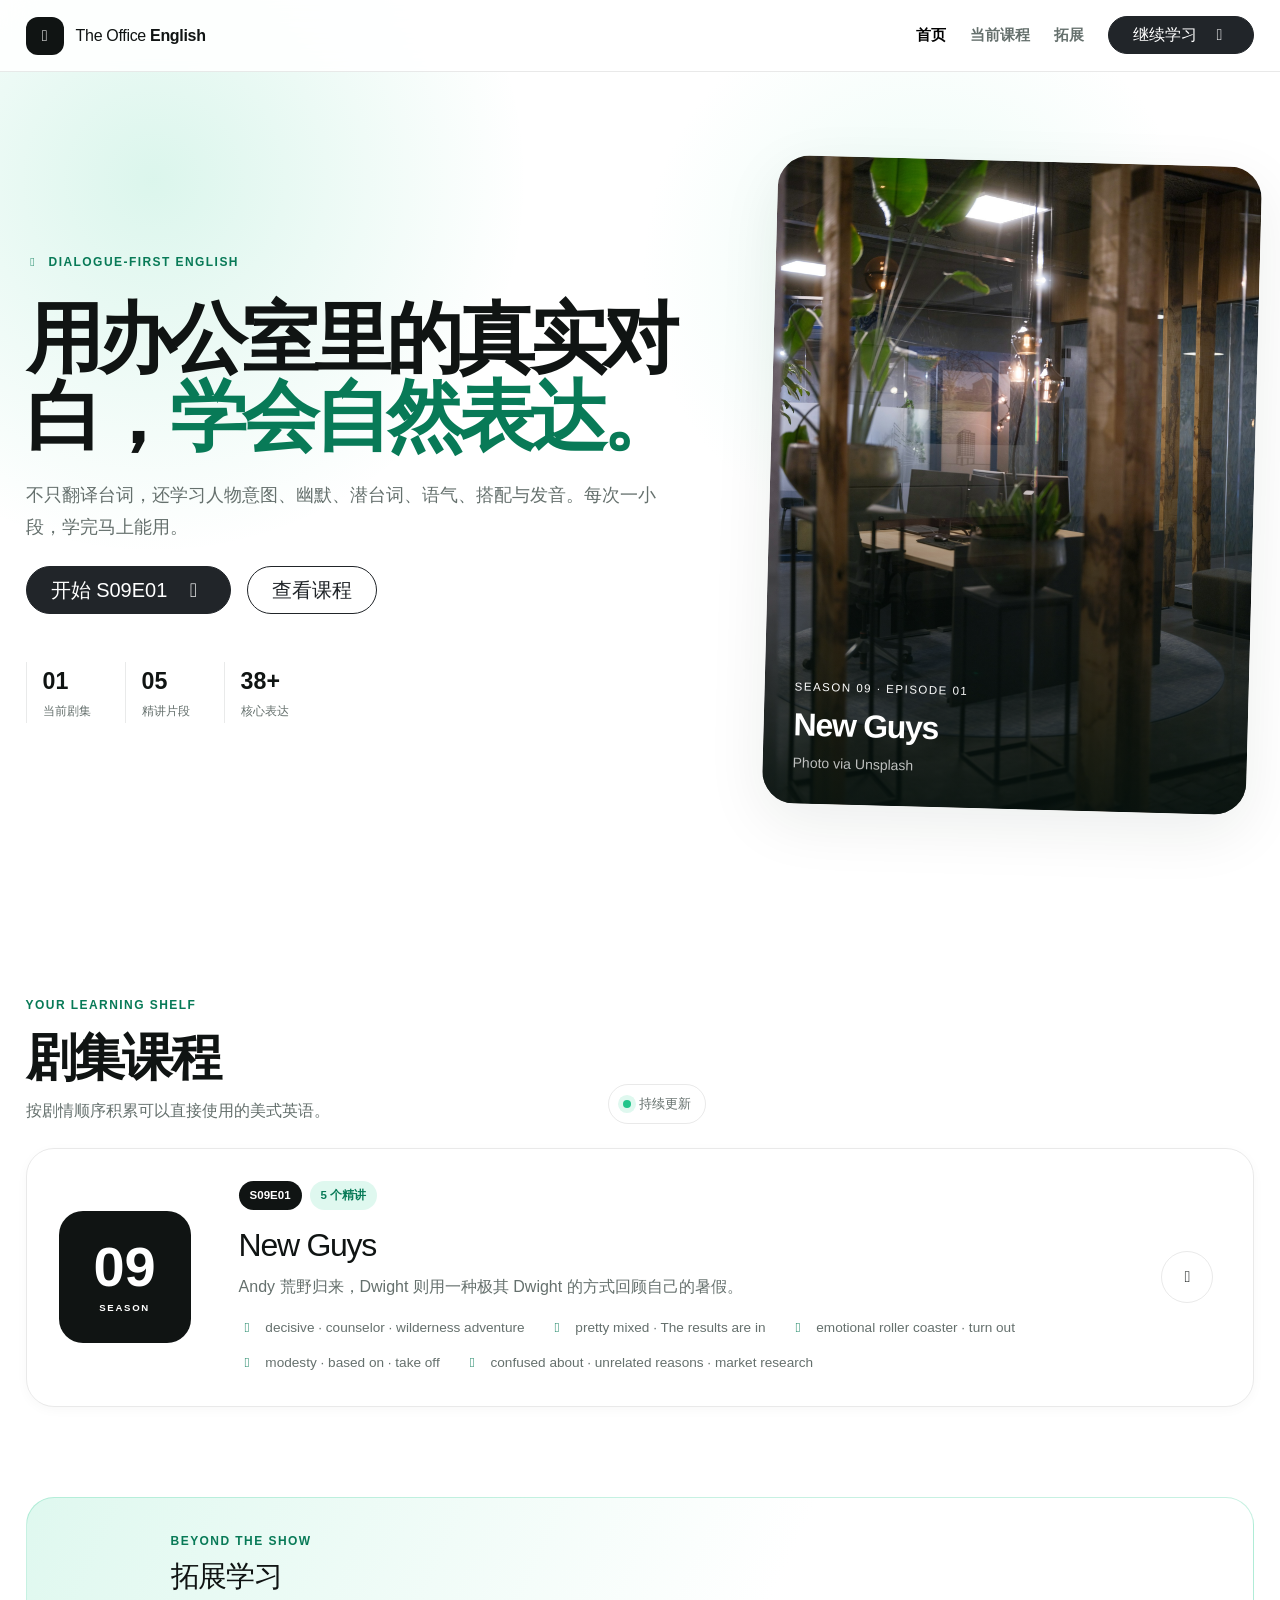
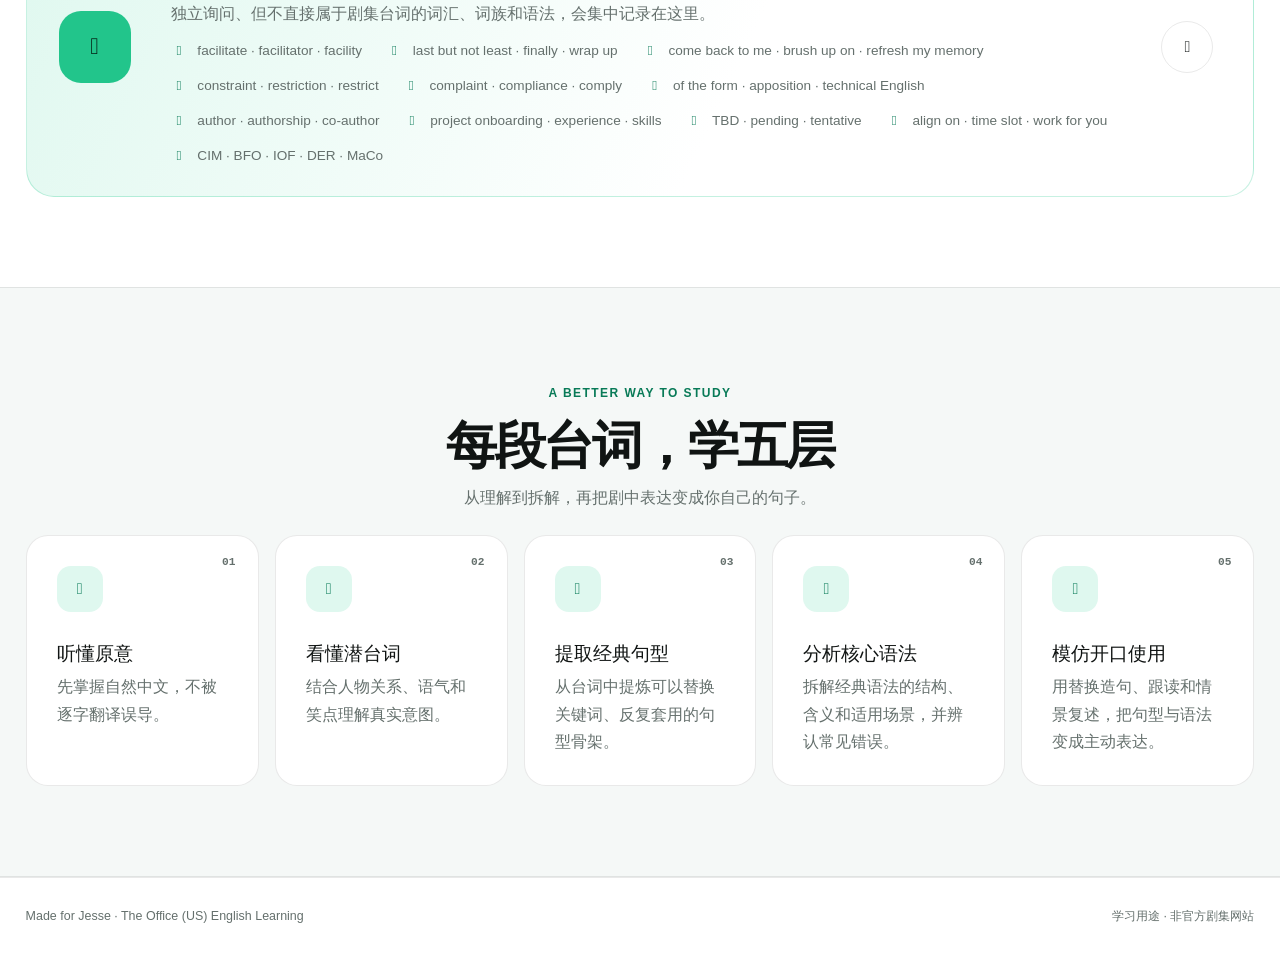
==== commit 0547d47f: "explain utilities ontology architecture terms" ====
--- a/index.html
+++ b/index.html
@@ -102,7 +102,7 @@
             <span class="eyebrow">Beyond the show</span>
             <h2>拓展学习</h2>
             <p>独立询问、但不直接属于剧集台词的词汇、词族和语法，会集中记录在这里。</p>
-            <div class="lesson-preview"><span><i class="fa-regular fa-circle-check"></i> facilitate · facilitator · facility</span><span><i class="fa-regular fa-circle-check"></i> last but not least · finally · wrap up</span><span><i class="fa-regular fa-circle-check"></i> come back to me · brush up on · refresh my memory</span><span><i class="fa-regular fa-circle-check"></i> constraint · restriction · restrict</span><span><i class="fa-regular fa-circle-check"></i> complaint · compliance · comply</span><span><i class="fa-regular fa-circle-check"></i> of the form · apposition · technical English</span><span><i class="fa-regular fa-circle-check"></i> author · authorship · co-author</span><span><i class="fa-regular fa-circle-check"></i> project onboarding · experience · skills</span><span><i class="fa-regular fa-circle-check"></i> TBD · pending · tentative</span><span><i class="fa-regular fa-circle-check"></i> align on · time slot · work for you</span></div>
+            <div class="lesson-preview"><span><i class="fa-regular fa-circle-check"></i> facilitate · facilitator · facility</span><span><i class="fa-regular fa-circle-check"></i> last but not least · finally · wrap up</span><span><i class="fa-regular fa-circle-check"></i> come back to me · brush up on · refresh my memory</span><span><i class="fa-regular fa-circle-check"></i> constraint · restriction · restrict</span><span><i class="fa-regular fa-circle-check"></i> complaint · compliance · comply</span><span><i class="fa-regular fa-circle-check"></i> of the form · apposition · technical English</span><span><i class="fa-regular fa-circle-check"></i> author · authorship · co-author</span><span><i class="fa-regular fa-circle-check"></i> project onboarding · experience · skills</span><span><i class="fa-regular fa-circle-check"></i> TBD · pending · tentative</span><span><i class="fa-regular fa-circle-check"></i> align on · time slot · work for you</span><span><i class="fa-regular fa-circle-check"></i> CIM · BFO · IOF · DER · MaCo</span></div>
           </div>
           <a class="episode-action" href="extensions/index.html" aria-label="打开拓展学习"><i class="fa-solid fa-arrow-right"></i></a>
         </article>
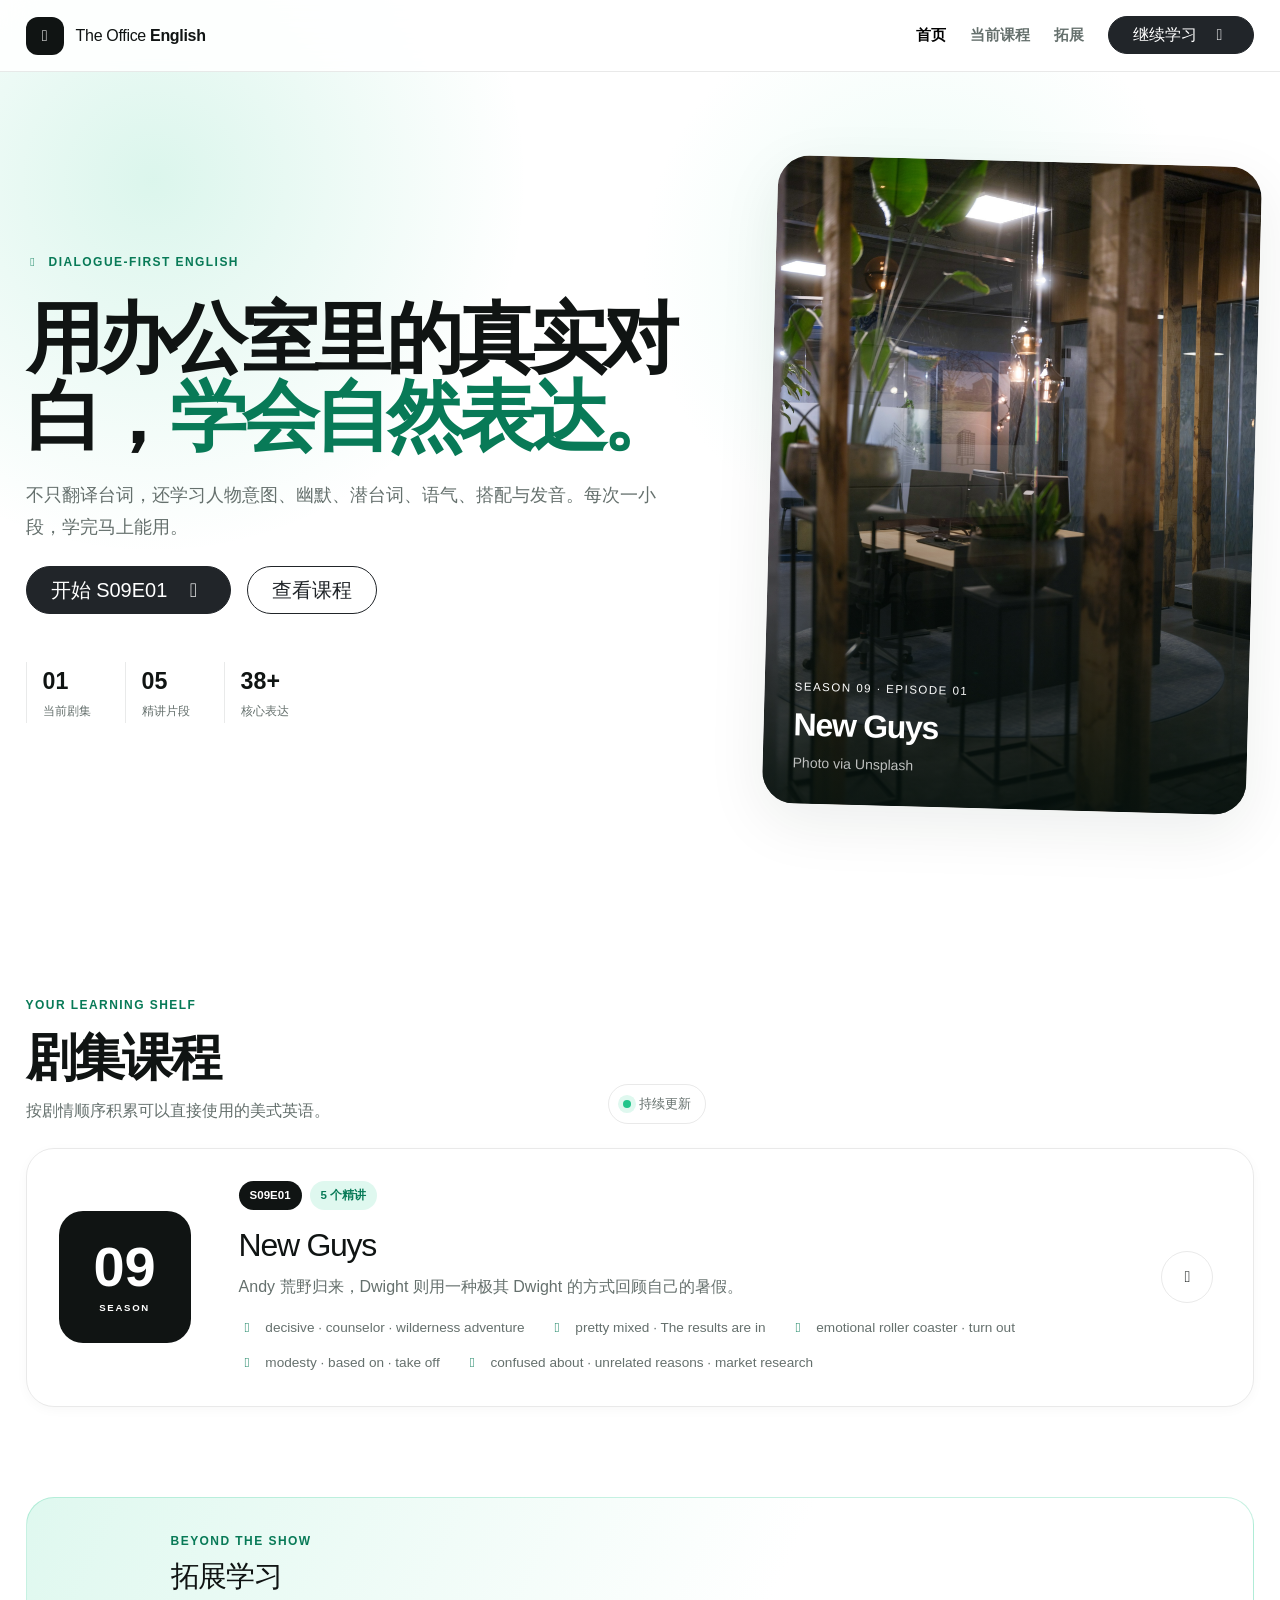
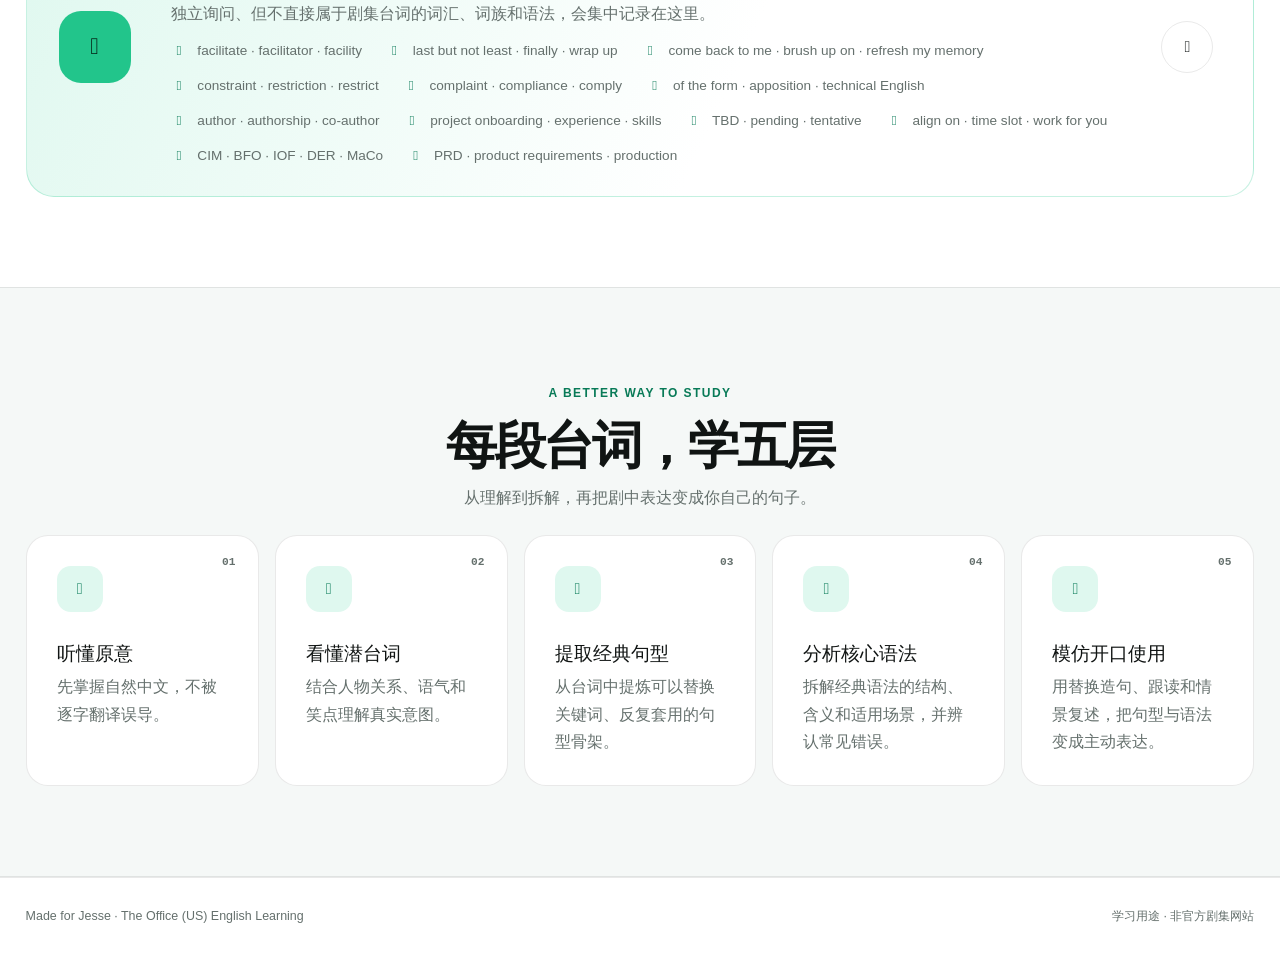
==== commit 14f7b41f: "explain PRD meanings" ====
--- a/index.html
+++ b/index.html
@@ -102,7 +102,7 @@
             <span class="eyebrow">Beyond the show</span>
             <h2>拓展学习</h2>
             <p>独立询问、但不直接属于剧集台词的词汇、词族和语法，会集中记录在这里。</p>
-            <div class="lesson-preview"><span><i class="fa-regular fa-circle-check"></i> facilitate · facilitator · facility</span><span><i class="fa-regular fa-circle-check"></i> last but not least · finally · wrap up</span><span><i class="fa-regular fa-circle-check"></i> come back to me · brush up on · refresh my memory</span><span><i class="fa-regular fa-circle-check"></i> constraint · restriction · restrict</span><span><i class="fa-regular fa-circle-check"></i> complaint · compliance · comply</span><span><i class="fa-regular fa-circle-check"></i> of the form · apposition · technical English</span><span><i class="fa-regular fa-circle-check"></i> author · authorship · co-author</span><span><i class="fa-regular fa-circle-check"></i> project onboarding · experience · skills</span><span><i class="fa-regular fa-circle-check"></i> TBD · pending · tentative</span><span><i class="fa-regular fa-circle-check"></i> align on · time slot · work for you</span><span><i class="fa-regular fa-circle-check"></i> CIM · BFO · IOF · DER · MaCo</span></div>
+            <div class="lesson-preview"><span><i class="fa-regular fa-circle-check"></i> facilitate · facilitator · facility</span><span><i class="fa-regular fa-circle-check"></i> last but not least · finally · wrap up</span><span><i class="fa-regular fa-circle-check"></i> come back to me · brush up on · refresh my memory</span><span><i class="fa-regular fa-circle-check"></i> constraint · restriction · restrict</span><span><i class="fa-regular fa-circle-check"></i> complaint · compliance · comply</span><span><i class="fa-regular fa-circle-check"></i> of the form · apposition · technical English</span><span><i class="fa-regular fa-circle-check"></i> author · authorship · co-author</span><span><i class="fa-regular fa-circle-check"></i> project onboarding · experience · skills</span><span><i class="fa-regular fa-circle-check"></i> TBD · pending · tentative</span><span><i class="fa-regular fa-circle-check"></i> align on · time slot · work for you</span><span><i class="fa-regular fa-circle-check"></i> CIM · BFO · IOF · DER · MaCo</span><span><i class="fa-regular fa-circle-check"></i> PRD · product requirements · production</span></div>
           </div>
           <a class="episode-action" href="extensions/index.html" aria-label="打开拓展学习"><i class="fa-solid fa-arrow-right"></i></a>
         </article>
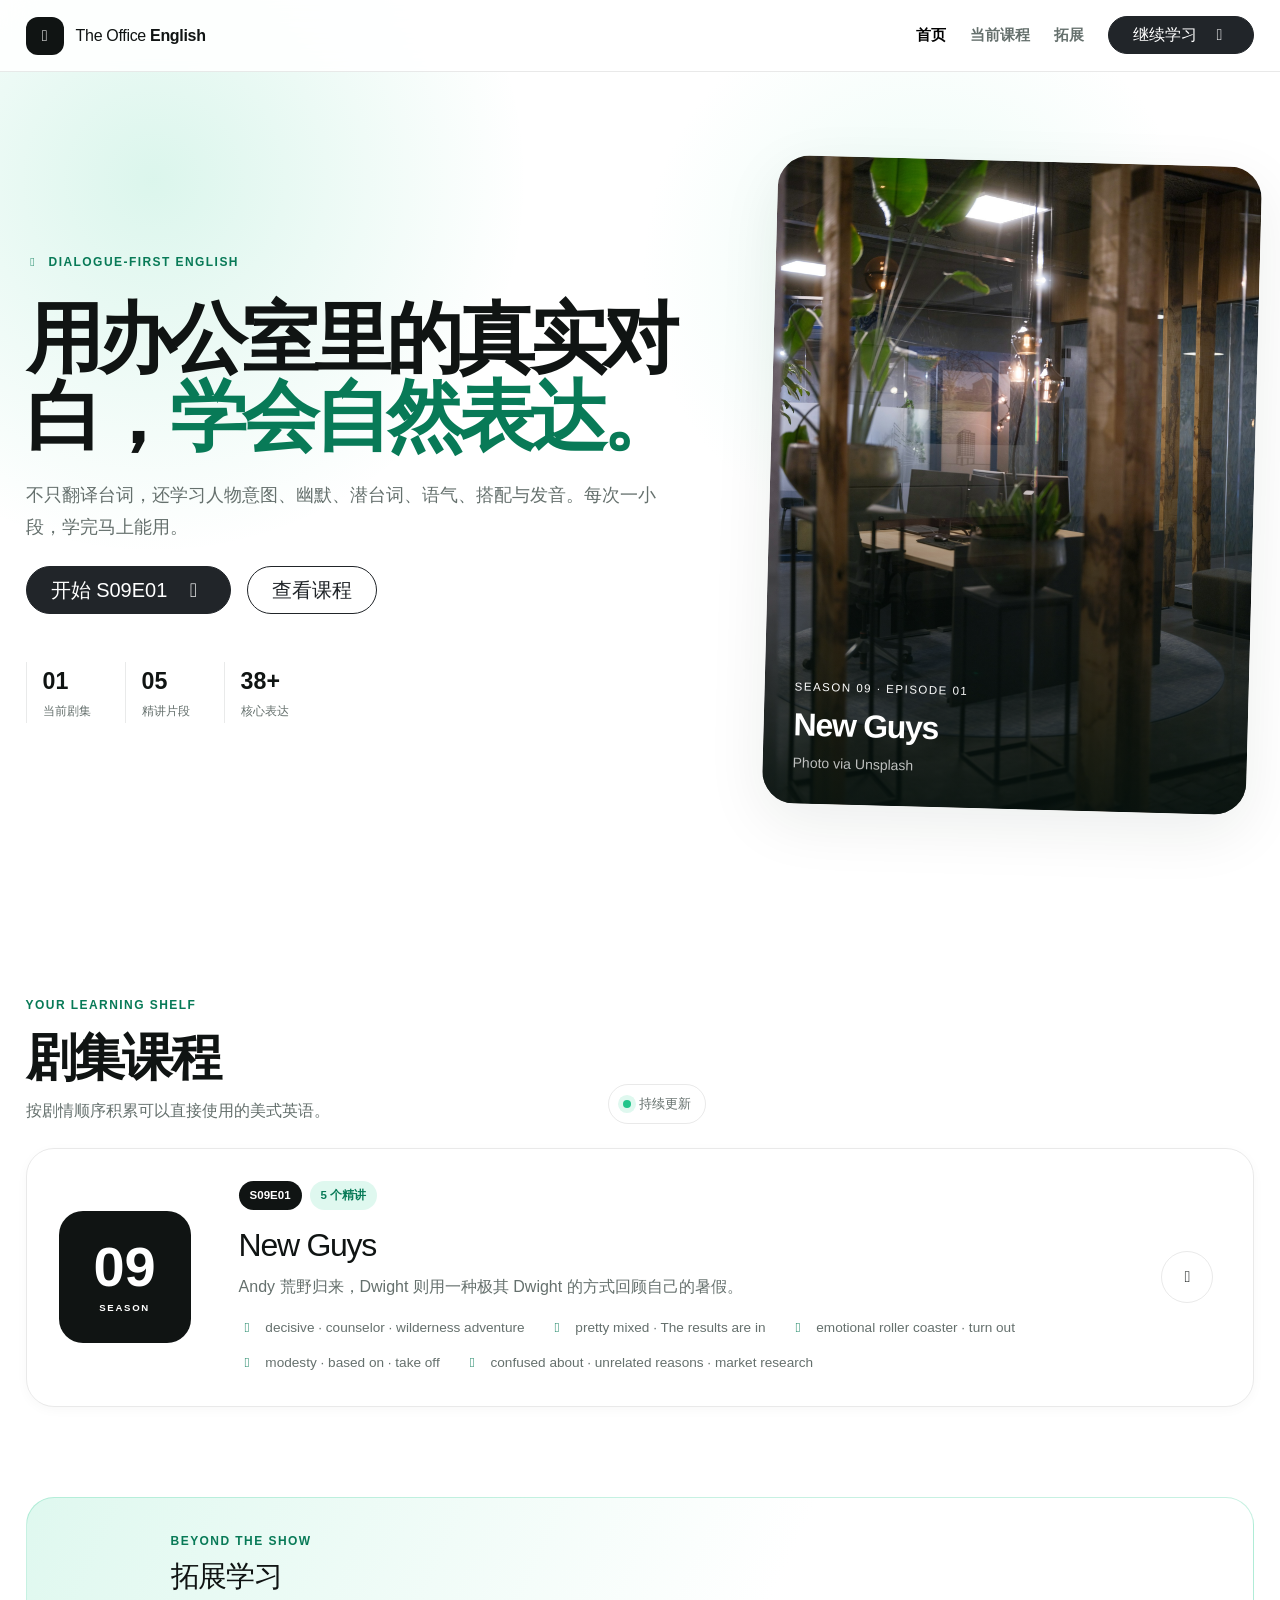
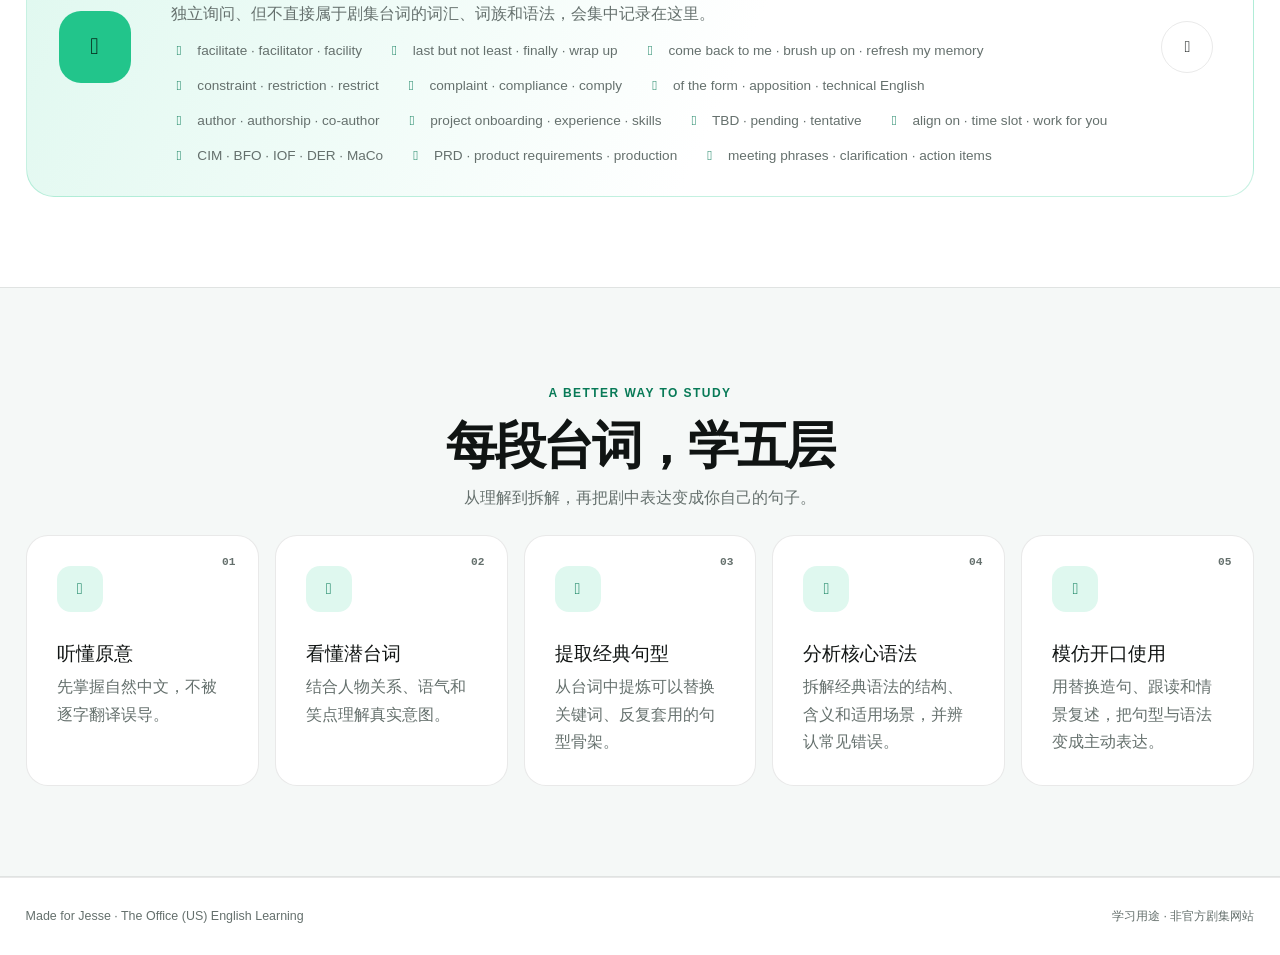
==== commit 4902d843: "add internal meeting phrase guide" ====
--- a/index.html
+++ b/index.html
@@ -102,7 +102,7 @@
             <span class="eyebrow">Beyond the show</span>
             <h2>拓展学习</h2>
             <p>独立询问、但不直接属于剧集台词的词汇、词族和语法，会集中记录在这里。</p>
-            <div class="lesson-preview"><span><i class="fa-regular fa-circle-check"></i> facilitate · facilitator · facility</span><span><i class="fa-regular fa-circle-check"></i> last but not least · finally · wrap up</span><span><i class="fa-regular fa-circle-check"></i> come back to me · brush up on · refresh my memory</span><span><i class="fa-regular fa-circle-check"></i> constraint · restriction · restrict</span><span><i class="fa-regular fa-circle-check"></i> complaint · compliance · comply</span><span><i class="fa-regular fa-circle-check"></i> of the form · apposition · technical English</span><span><i class="fa-regular fa-circle-check"></i> author · authorship · co-author</span><span><i class="fa-regular fa-circle-check"></i> project onboarding · experience · skills</span><span><i class="fa-regular fa-circle-check"></i> TBD · pending · tentative</span><span><i class="fa-regular fa-circle-check"></i> align on · time slot · work for you</span><span><i class="fa-regular fa-circle-check"></i> CIM · BFO · IOF · DER · MaCo</span><span><i class="fa-regular fa-circle-check"></i> PRD · product requirements · production</span></div>
+            <div class="lesson-preview"><span><i class="fa-regular fa-circle-check"></i> facilitate · facilitator · facility</span><span><i class="fa-regular fa-circle-check"></i> last but not least · finally · wrap up</span><span><i class="fa-regular fa-circle-check"></i> come back to me · brush up on · refresh my memory</span><span><i class="fa-regular fa-circle-check"></i> constraint · restriction · restrict</span><span><i class="fa-regular fa-circle-check"></i> complaint · compliance · comply</span><span><i class="fa-regular fa-circle-check"></i> of the form · apposition · technical English</span><span><i class="fa-regular fa-circle-check"></i> author · authorship · co-author</span><span><i class="fa-regular fa-circle-check"></i> project onboarding · experience · skills</span><span><i class="fa-regular fa-circle-check"></i> TBD · pending · tentative</span><span><i class="fa-regular fa-circle-check"></i> align on · time slot · work for you</span><span><i class="fa-regular fa-circle-check"></i> CIM · BFO · IOF · DER · MaCo</span><span><i class="fa-regular fa-circle-check"></i> PRD · product requirements · production</span><span><i class="fa-regular fa-circle-check"></i> meeting phrases · clarification · action items</span></div>
           </div>
           <a class="episode-action" href="extensions/index.html" aria-label="打开拓展学习"><i class="fa-solid fa-arrow-right"></i></a>
         </article>
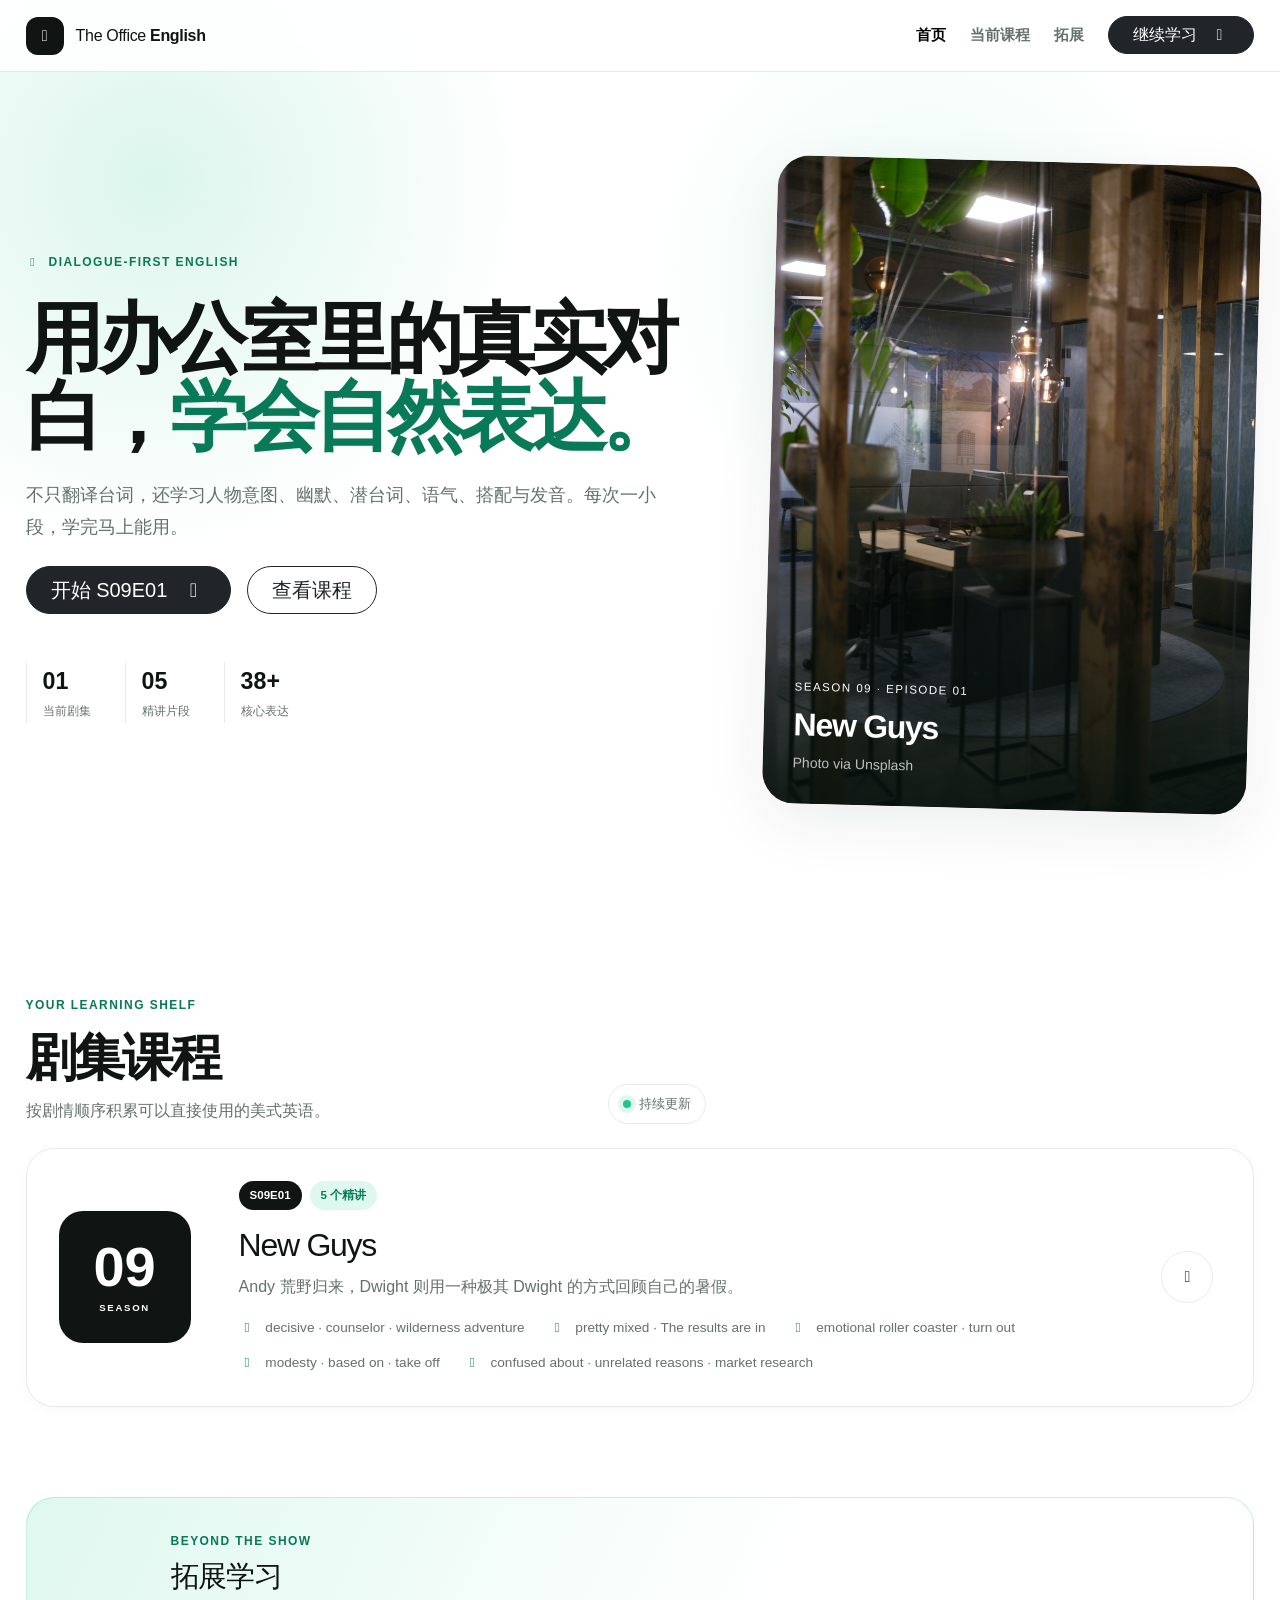
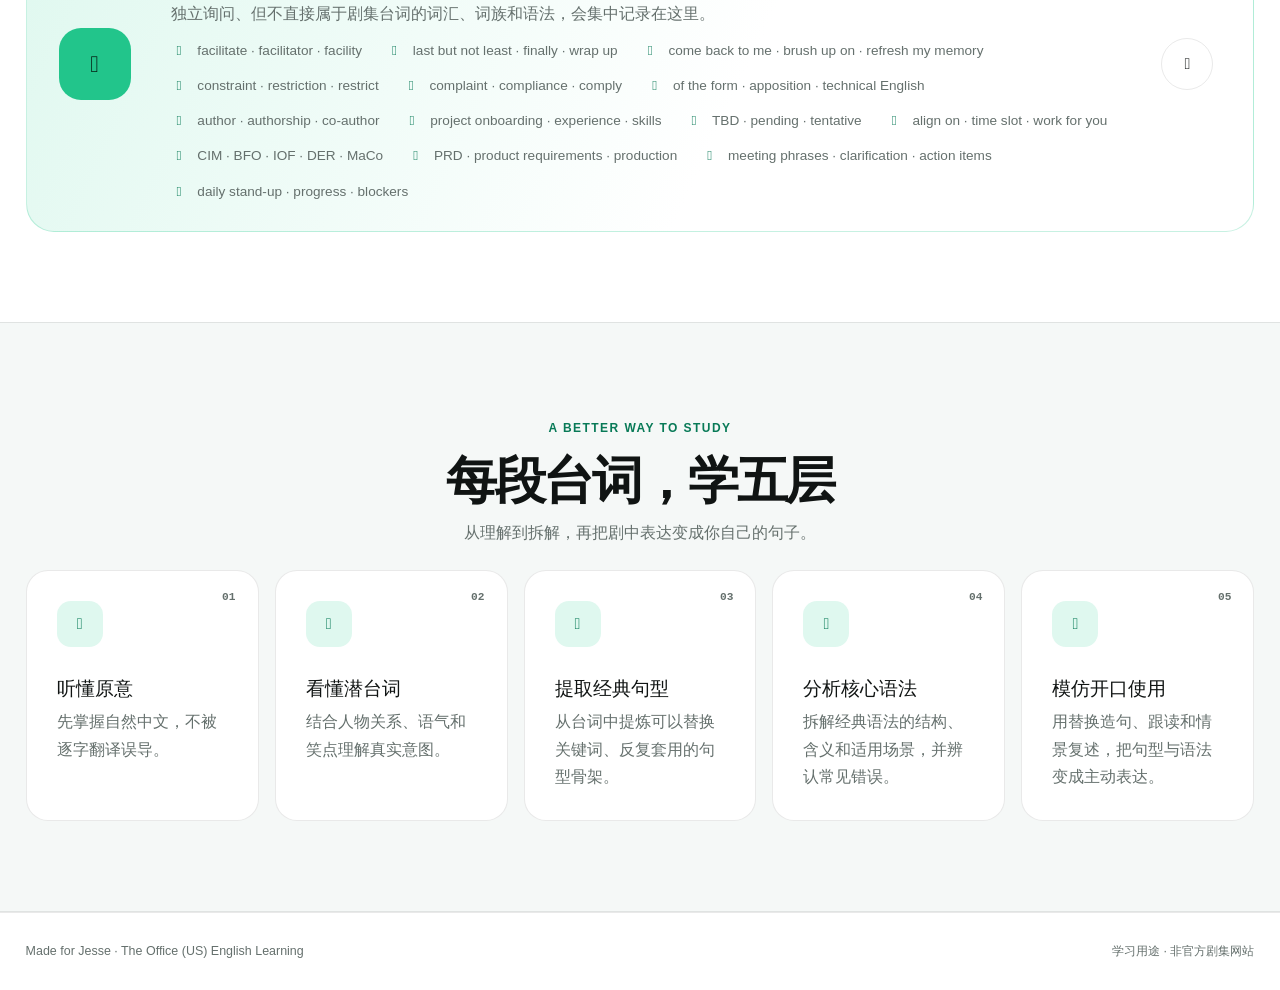
==== commit 1e51a71c: "add daily standup update phrases" ====
--- a/index.html
+++ b/index.html
@@ -102,7 +102,7 @@
             <span class="eyebrow">Beyond the show</span>
             <h2>拓展学习</h2>
             <p>独立询问、但不直接属于剧集台词的词汇、词族和语法，会集中记录在这里。</p>
-            <div class="lesson-preview"><span><i class="fa-regular fa-circle-check"></i> facilitate · facilitator · facility</span><span><i class="fa-regular fa-circle-check"></i> last but not least · finally · wrap up</span><span><i class="fa-regular fa-circle-check"></i> come back to me · brush up on · refresh my memory</span><span><i class="fa-regular fa-circle-check"></i> constraint · restriction · restrict</span><span><i class="fa-regular fa-circle-check"></i> complaint · compliance · comply</span><span><i class="fa-regular fa-circle-check"></i> of the form · apposition · technical English</span><span><i class="fa-regular fa-circle-check"></i> author · authorship · co-author</span><span><i class="fa-regular fa-circle-check"></i> project onboarding · experience · skills</span><span><i class="fa-regular fa-circle-check"></i> TBD · pending · tentative</span><span><i class="fa-regular fa-circle-check"></i> align on · time slot · work for you</span><span><i class="fa-regular fa-circle-check"></i> CIM · BFO · IOF · DER · MaCo</span><span><i class="fa-regular fa-circle-check"></i> PRD · product requirements · production</span><span><i class="fa-regular fa-circle-check"></i> meeting phrases · clarification · action items</span></div>
+            <div class="lesson-preview"><span><i class="fa-regular fa-circle-check"></i> facilitate · facilitator · facility</span><span><i class="fa-regular fa-circle-check"></i> last but not least · finally · wrap up</span><span><i class="fa-regular fa-circle-check"></i> come back to me · brush up on · refresh my memory</span><span><i class="fa-regular fa-circle-check"></i> constraint · restriction · restrict</span><span><i class="fa-regular fa-circle-check"></i> complaint · compliance · comply</span><span><i class="fa-regular fa-circle-check"></i> of the form · apposition · technical English</span><span><i class="fa-regular fa-circle-check"></i> author · authorship · co-author</span><span><i class="fa-regular fa-circle-check"></i> project onboarding · experience · skills</span><span><i class="fa-regular fa-circle-check"></i> TBD · pending · tentative</span><span><i class="fa-regular fa-circle-check"></i> align on · time slot · work for you</span><span><i class="fa-regular fa-circle-check"></i> CIM · BFO · IOF · DER · MaCo</span><span><i class="fa-regular fa-circle-check"></i> PRD · product requirements · production</span><span><i class="fa-regular fa-circle-check"></i> meeting phrases · clarification · action items</span><span><i class="fa-regular fa-circle-check"></i> daily stand-up · progress · blockers</span></div>
           </div>
           <a class="episode-action" href="extensions/index.html" aria-label="打开拓展学习"><i class="fa-solid fa-arrow-right"></i></a>
         </article>
